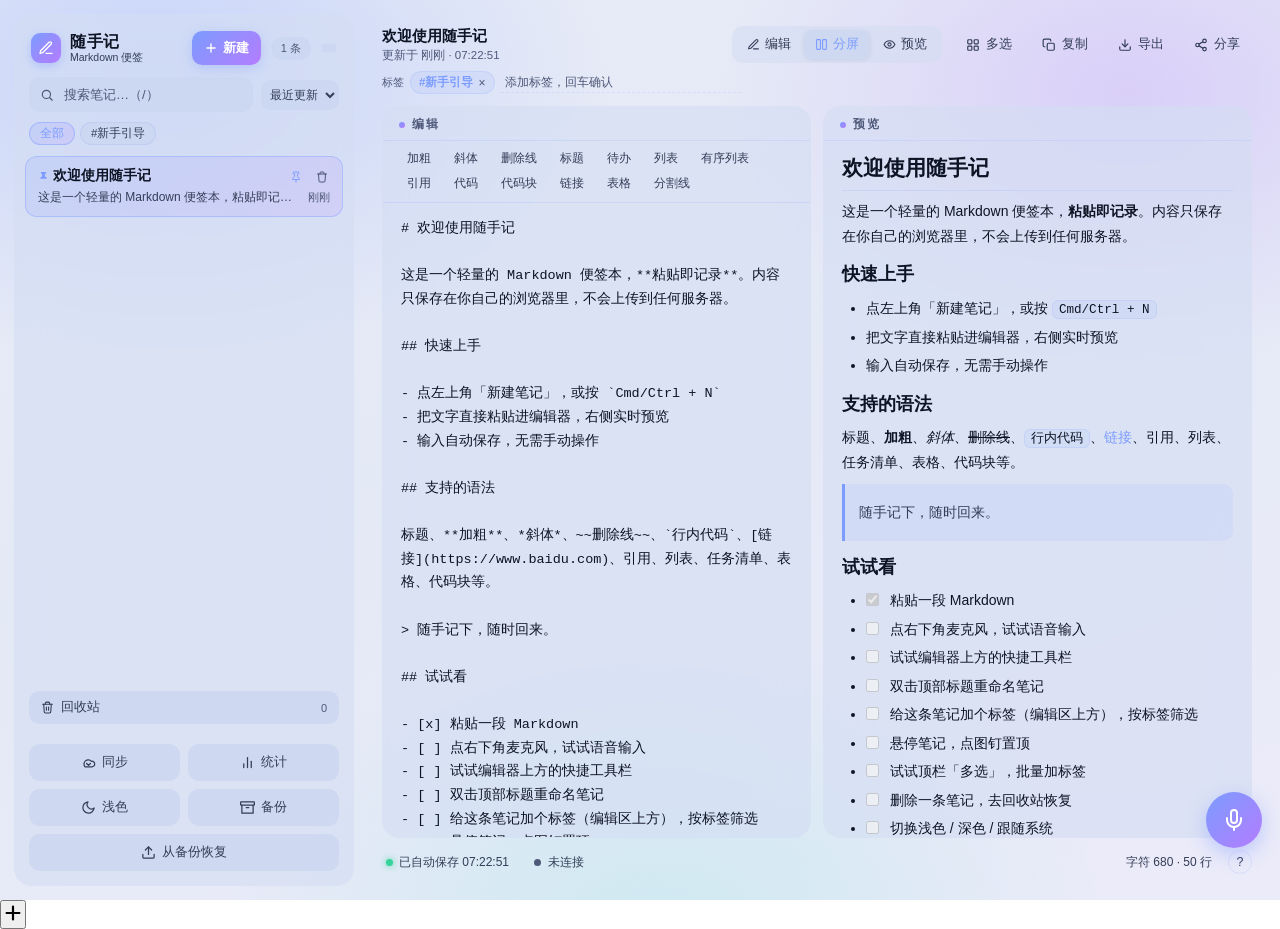
==== assets/note/index.html @ 26eb9fe1 "随手记内置为站点页面 #/note：换肤成站点夜色毛玻璃并 iframe 挂载（assets/note + note.js + marked 本地化），导航「万物归一」旧链接就地纠正为 #/note，" ====
<!DOCTYPE html>
<html lang="zh-CN" data-theme="light">
<head>
<meta charset="UTF-8">
<meta name="viewport" content="width=device-width, initial-scale=1.0, viewport-fit=cover">
<title>随手记 · 壹号栈</title>
<meta name="description" content="一个支持 Markdown 的轻量在线便签本：粘贴即记录、自动保存、多笔记管理，内容只存在你的浏览器中。">
<meta name="theme-color" content="#05060b">
<meta name="apple-mobile-web-app-capable" content="yes">
<meta name="apple-mobile-web-app-status-bar-style" content="default">
<meta property="og:title" content="随手记 · Markdown 便签">
<meta property="og:description" content="粘贴即记录，支持 Markdown 语法，自动保存，多笔记管理。">
<link rel="icon" href="data:image/svg+xml,%3Csvg xmlns='http://www.w3.org/2000/svg' viewBox='0 0 64 64'%3E%3Cdefs%3E%3ClinearGradient id='g' x1='0' y1='0' x2='1' y2='1'%3E%3Cstop offset='0' stop-color='%23ec4899'/%3E%3Cstop offset='1' stop-color='%23a855f7'/%3E%3C/linearGradient%3E%3C/defs%3E%3Crect width='64' height='64' rx='16' fill='url(%23g)'/%3E%3Cpath d='M19 45l3.5-13L40 14.5 49.5 24 32 41.5 19 45z' fill='%23fff'/%3E%3Cpath d='M37 18.5l9.5 9.5' stroke='%23ec4899' stroke-width='3' stroke-linecap='round'/%3E%3C/svg%3E">
<script src="../vendor/marked.min.js"></script>
<style>
*{box-sizing:border-box;margin:0;padding:0}
:root{--accent:#7c9cff;--accent2:#b47cff;--radius:18px}
[data-theme="light"]{
  --text:#0d1424;--muted:#333d57;--faint:#4e5878;
  --glass:rgba(211,221,243,.62);--glass-2:rgba(203,215,240,.78);
  --border:transparent;--border-2:rgba(124,156,255,.16);
  --shadow:none;
  --hover:rgba(124,156,255,.10);
  --code-bg:rgba(124,156,255,.09);
  --scroll:rgba(124,156,255,.40);
  --toast-bg:rgba(13,20,36,.92);
}
[data-theme="dark"]{
  --text:#eef1f8;--muted:#a7b0c4;--faint:#7b8496;
  --glass:rgba(124,156,255,.055);--glass-2:rgba(124,156,255,.088);
  --border:transparent;--border-2:rgba(124,156,255,.12);
  --shadow:none;
  --hover:rgba(124,156,255,.12);
  --code-bg:rgba(124,156,255,.08);
  --scroll:rgba(124,156,255,.35);
  --toast-bg:rgba(20,26,40,.96);
}
html,body{height:100%}
body{
  font-family:-apple-system,BlinkMacSystemFont,"PingFang SC","Hiragino Sans GB","Microsoft YaHei",sans-serif;
  color:var(--text);overflow:hidden;
  transition:color .3s;
}
.bg{position:fixed;inset:0;z-index:-1;overflow:hidden;
  background:
    radial-gradient(58% 52% at 12% 8%,rgba(124,156,255,.30),transparent 62%),
    radial-gradient(52% 48% at 88% 10%,rgba(180,124,255,.24),transparent 62%),
    radial-gradient(56% 56% at 52% 104%,rgba(79,227,208,.18),transparent 62%),
    linear-gradient(160deg,#e8ecf7,#e4e9f6 45%,#ecebf9);
  transition:background .3s;
}
[data-theme="dark"] .bg{
  background:
    radial-gradient(58% 52% at 12% 8%,rgba(124,156,255,.18),transparent 62%),
    radial-gradient(52% 48% at 88% 10%,rgba(180,124,255,.16),transparent 62%),
    radial-gradient(56% 56% at 52% 104%,rgba(79,227,208,.10),transparent 62%),
    linear-gradient(160deg,#05060b,#070912 45%,#0a0c15);
}
.app{display:grid;grid-template-columns:340px 1fr;gap:14px;height:100vh;padding:14px}
.glass{background:var(--glass);-webkit-backdrop-filter:blur(20px);backdrop-filter:blur(20px);border:1px solid var(--border);border-radius:var(--radius);box-shadow:var(--shadow)}

/* ---------- sidebar ---------- */
.sidebar{display:flex;flex-direction:column;min-height:0}
.sidebar-head{display:flex;align-items:center;gap:10px;padding:16px 16px 12px}
.logo{display:flex;align-items:center;gap:9px;flex:1;min-width:0}
.logo .ltext{display:flex;flex-direction:column;line-height:1.2;min-width:0}
.logo .lt{font-size:16px;font-weight:800;letter-spacing:.5px;white-space:nowrap}
.logo .sub{font-size:10.5px;color:var(--muted);font-weight:500;white-space:nowrap}
.cnt{flex:none;font-size:11px;color:var(--faint);background:var(--glass-2);border:1px solid var(--border);
  padding:3px 9px;border-radius:999px}
.ver{flex:none;font-size:10.5px;color:var(--faint);background:var(--glass-2);border:1px solid var(--border);
  padding:3px 7px;border-radius:999px}
.logo .badge{width:30px;height:30px;border-radius:9px;flex:none;display:grid;place-items:center;
  background:linear-gradient(135deg,var(--accent),var(--accent2));color:#fff;box-shadow:0 3px 10px rgba(124,156,255,.4)}
.btn-new{flex:none;display:flex;align-items:center;gap:5px;border:0;cursor:pointer;border-radius:10px;padding:8px 12px;
  font-size:13px;font-weight:600;color:#fff;background:linear-gradient(135deg,var(--accent),var(--accent2));
  box-shadow:0 3px 12px rgba(124,156,255,.35);transition:transform .15s,box-shadow .15s}
.btn-new:hover{transform:translateY(-1px);box-shadow:0 5px 16px rgba(124,156,255,.45)}
.btn-new:active{transform:translateY(0)}
.search-wrap{position:relative;display:flex;align-items:center;gap:8px;margin:0 14px 10px}
.search-wrap svg{position:absolute;left:11px;top:50%;transform:translateY(-50%);color:var(--faint);pointer-events:none}
.search-wrap input{flex:1;min-width:0;border:1px solid var(--border);background:var(--glass-2);border-radius:11px;padding:9px 12px 9px 34px;
  font-size:13px;color:var(--text);outline:0;transition:border-color .2s}
.search-wrap input::placeholder{color:var(--faint)}
.search-wrap input:focus{border-color:rgba(124,156,255,.5)}
.note-list{flex:1;min-height:0;overflow-y:auto;padding:2px 10px 10px;display:flex;flex-direction:column;gap:6px}
.note-list::-webkit-scrollbar,.md-body::-webkit-scrollbar,.editor::-webkit-scrollbar{width:8px}
.note-list::-webkit-scrollbar-thumb,.md-body::-webkit-scrollbar-thumb,.editor::-webkit-scrollbar-thumb{background:var(--scroll);border-radius:8px}
.note-item{position:relative;border:1px solid transparent;border-radius:12px;padding:10px 12px;cursor:pointer;transition:background .15s}
.note-item:hover{background:var(--hover)}
.note-item.active{background:linear-gradient(135deg,rgba(124,156,255,.16),rgba(180,124,255,.16));border-color:rgba(124,156,255,.38)}
.note-item .t{font-size:13.5px;font-weight:600;display:flex;align-items:center;gap:4px;padding-right:56px;min-width:0}
.note-item .tt{overflow:hidden;text-overflow:ellipsis;white-space:nowrap;flex:1;min-width:0}
.note-item .pm{color:var(--accent);flex:none}
.note-item .row{display:flex;align-items:center;gap:8px;margin-top:4px}
.note-item .s{font-size:12px;color:var(--muted);white-space:nowrap;overflow:hidden;text-overflow:ellipsis;flex:1}
.note-item .time{font-size:11px;color:var(--faint);flex:none}
.note-item .act{position:absolute;top:8px;width:24px;height:24px;border:0;border-radius:7px;cursor:pointer;
  display:grid;place-items:center;color:var(--faint);background:transparent;opacity:0;
  transition:opacity .15s,color .15s,background .15s}
.note-item:hover .act{opacity:1}
.note-item .act.pin{right:34px}
.note-item .act.del{right:8px}
.note-item .act.restore{right:34px}
.note-item .act.pin.on{opacity:1;color:var(--accent)}
.note-item .act:hover{background:rgba(124,156,255,.14);color:var(--accent)}
.note-item .act.del:hover{background:rgba(225,29,72,.12);color:#e11d48}
.note-item.trash .act{opacity:1}
.note-item.active .act{opacity:1}
.empty{padding:36px 0;text-align:center;color:var(--faint);font-size:13px}
.tag-filter{display:flex;gap:5px;flex-wrap:wrap;padding:0 14px 9px}
.tf-chip{border:1px solid var(--border-2);background:var(--glass-2);color:var(--muted);border-radius:999px;
  padding:3px 10px;font-size:11.5px;cursor:pointer;transition:all .15s;white-space:nowrap}
.tf-chip:hover{color:var(--accent)}
.tf-chip.on{background:linear-gradient(135deg,rgba(124,156,255,.18),rgba(180,124,255,.18));
  border-color:rgba(124,156,255,.45);color:var(--accent)}
.trash-entry{display:flex;align-items:center;gap:7px;margin:0 14px 10px;padding:7px 11px;border-radius:10px;
  border:1px solid var(--border);background:var(--glass-2);color:var(--muted);font-size:12.5px;cursor:pointer;
  transition:color .15s,border-color .15s}
.trash-entry:hover{color:var(--accent)}
.trash-entry.on{color:var(--accent);border-color:rgba(124,156,255,.45)}
.trash-entry svg{flex:none}
.t-count{margin-left:auto;font-size:11px;color:var(--faint)}
.t-empty{display:none;border:0;background:var(--hover);color:var(--muted);border-radius:7px;padding:3px 9px;
  font-size:11.5px;cursor:pointer;white-space:nowrap}
.t-empty:hover{color:#e11d48;background:rgba(225,29,72,.1)}
.trash-entry.on .t-empty{display:block}
.tag-row{display:none;align-items:center;gap:6px;flex-wrap:wrap;padding:8px 14px 0}
.tag-lbl{font-size:11px;color:var(--faint);flex:none}
.tag-chip{display:inline-flex;align-items:center;gap:4px;background:var(--hover);border:1px solid var(--border-2);
  color:var(--muted);border-radius:999px;padding:3px 8px;font-size:11.5px;white-space:nowrap}
.tag-chip b{font-weight:600;color:var(--accent)}
.tag-chip button{border:0;background:transparent;color:var(--faint);cursor:pointer;font-size:12px;line-height:1;padding:0 1px}
.tag-chip button:hover{color:var(--accent)}
.tag-input{flex:1;min-width:120px;max-width:240px;border:0;background:transparent;outline:0;font-size:12px;
  color:var(--text);padding:3px 4px;border-bottom:1px dashed var(--border-2)}
.tag-input::placeholder{color:var(--faint)}
.tag-input:focus{border-bottom-color:var(--accent)}
.md-toolbar{display:flex;gap:3px;flex-wrap:wrap;padding:6px 14px 8px;border-bottom:1px solid var(--border-2);flex:none}
.mt-btn{border:1px solid transparent;background:transparent;color:var(--muted);border-radius:7px;padding:4px 9px;
  font-size:12px;cursor:pointer;line-height:1;transition:background .15s,color .15s;white-space:nowrap}
.mt-btn:hover{background:var(--hover);color:var(--accent)}
.stat-summary{display:flex;gap:10px;flex-wrap:wrap;margin:14px 0 12px}
.stat-item{flex:1;min-width:70px;background:var(--glass);border:1px solid var(--border-2);border-radius:11px;
  padding:9px 10px;display:flex;flex-direction:column;align-items:center;gap:2px}
.stat-item b{font-size:16px;color:var(--accent);font-weight:700}
.stat-item span{font-size:11px;color:var(--muted)}
.stat-grid{display:flex;gap:4px;overflow-x:auto;padding-bottom:4px}
.sg-col{display:flex;flex-direction:column;gap:3px}
.sg-labels{padding-right:3px}
.sg-lb{width:13px;height:13px;font-size:9px;color:var(--faint);display:flex;align-items:center;justify-content:center}
.sg-week{font-size:10px;color:var(--faint);height:15px;text-align:center;white-space:nowrap;margin-bottom:1px}
.sg-cell{width:13px;height:13px;border-radius:3px;background:rgba(124,156,255,.07);cursor:default}
.sg-cell.l1{background:rgba(124,156,255,.22)}
.sg-cell.l2{background:rgba(124,156,255,.45)}
.sg-cell.l3{background:rgba(124,156,255,.7)}
.sg-cell.l4{background:linear-gradient(135deg,#7c9cff,#b47cff)}
.sg-cell.today{outline:1.5px solid var(--text);outline-offset:0}
.sg-cell.future{opacity:.25}
.mic-box{position:fixed;right:18px;bottom:52px;z-index:40;display:flex;flex-direction:column;align-items:flex-end;gap:8px}
.mic-tip{max-width:72vw;background:var(--toast-bg);color:#fff;font-size:12px;padding:6px 12px;border-radius:10px;
  opacity:0;transition:opacity .2s;pointer-events:none;text-align:right}
.mic-tip.show{opacity:1}
.mic-fab{width:56px;height:56px;border-radius:50%;border:0;cursor:pointer;display:grid;place-items:center;color:#fff;
  background:linear-gradient(135deg,var(--accent),var(--accent2));box-shadow:0 6px 20px rgba(124,156,255,.45);
  transition:transform .15s,box-shadow .15s}
.mic-fab:hover{transform:scale(1.05)}
.mic-fab:active{transform:scale(.96)}
.mic-fab.rec{animation:micpulse 1.4s ease-in-out infinite}
.mic-fab.busy{opacity:.85}
@keyframes micpulse{0%,100%{box-shadow:0 0 0 0 rgba(244,63,94,.55)}50%{box-shadow:0 0 0 14px rgba(244,63,94,0)}}
.mic-progress{width:170px;height:6px;border-radius:999px;background:rgba(124,156,255,.18);overflow:hidden;opacity:0;transition:opacity .2s}
.mic-progress.show{opacity:1}
.mic-progress i{display:block;height:100%;width:0%;border-radius:999px;background:linear-gradient(90deg,#7c9cff,#b47cff);transition:width .2s}
.batch-bar{display:none;align-items:center;gap:8px;padding:2px 14px 9px;font-size:12px;color:var(--muted)}
.batch-bar.show{display:flex}
.bb-btn{border:1px solid var(--border-2);background:var(--glass-2);color:var(--text);border-radius:8px;
  padding:4px 10px;font-size:12px;cursor:pointer;white-space:nowrap}
.bb-btn:hover{color:var(--accent);border-color:rgba(124,156,255,.45)}
.bb-btn.danger:hover{color:#e11d48;border-color:rgba(225,29,72,.4)}
.bb-count{margin-left:auto}
.batch-bar .bb-btn:first-child{margin-right:auto}
.batch-bar .bb-count{margin-left:0}
.note-item.batch{padding-left:38px}
.note-item .cb{position:absolute;left:12px;top:12px;width:16px;height:16px;border-radius:5px;
  border:1.5px solid var(--border-2);display:grid;place-items:center;color:#fff;background:transparent;transition:all .15s}
.note-item .cb.on{background:linear-gradient(135deg,var(--accent),var(--accent2));border-color:transparent}
.note-item .cb svg{opacity:0;width:10px;height:10px}
.note-item .cb.on svg{opacity:1}
.note-item.batch .act{display:none}
.pv-empty{height:100%;display:flex;flex-direction:column;align-items:center;justify-content:center;gap:10px;
  color:var(--faint);font-size:13px}
.pv-empty svg{opacity:.5}
.bt-input{width:100%;box-sizing:border-box;margin-top:12px;border:1px solid var(--border-2);background:var(--glass);
  border-radius:10px;padding:9px 12px;font-size:13px;color:var(--text);outline:0}
.bt-input:focus{border-color:rgba(124,156,255,.5)}
#btnBatch.on{background:var(--hover);color:var(--accent)}
@media (hover:none){
  .note-item .act{opacity:.9}
}
.note-item mark{background:rgba(124,156,255,.25);color:inherit;border-radius:3px;padding:0 1px}
.sort-sel{flex:none;border:1px solid var(--border);background:var(--glass-2);color:var(--muted);border-radius:9px;
  padding:6px 4px;font-size:12px;outline:0;cursor:pointer;max-width:92px}
@media print{
  .bg,.sidebar,.note-head,.tag-row,.md-toolbar,.status,.mic-box,.toast,.mask,.pane-label,.editor-pane{display:none!important}
  .app{display:block;height:auto;padding:0;gap:0}
  .main{display:block}
  .panes{display:block;padding:0;height:auto}
  .preview-pane{display:block!important;border:none;box-shadow:none;-webkit-backdrop-filter:none;backdrop-filter:none;background:none}
  .md-body{overflow:visible;padding:0}
  .md-body a{color:inherit}
  .md-body pre,.md-body blockquote,.md-body table{page-break-inside:avoid}
}
.sidebar-foot{display:grid;grid-template-columns:1fr 1fr;gap:8px;padding:10px 14px 14px}
.foot-btn{display:flex;align-items:center;justify-content:center;gap:6px;border:1px solid var(--border);
  background:var(--glass-2);color:var(--muted);border-radius:11px;padding:9px 6px;font-size:12.5px;cursor:pointer;
  transition:color .15s,background .15s;white-space:nowrap}
.foot-btn.full{grid-column:1/-1}
.foot-btn:hover{color:var(--accent);background:var(--hover)}
.foot-btn svg{flex:none}

/* ---------- main ---------- */
.main{display:flex;flex-direction:column;min-height:0;min-width:0}
.note-head{display:flex;align-items:center;gap:12px;padding:12px 14px 0}
.note-meta{flex:1;min-width:0}
.note-meta .nt{font-size:15px;font-weight:700;white-space:nowrap;overflow:hidden;text-overflow:ellipsis;flex:1;min-width:0}
.note-meta .nu{font-size:11.5px;color:var(--faint);margin-top:2px}
.nt-wrap{display:flex;align-items:center;gap:6px;min-width:0}
.nt-pen{flex:none;color:var(--faint);opacity:0;transition:opacity .15s,color .15s}
.nt-wrap:hover .nt-pen{opacity:1}
.nt-pen:hover{color:var(--accent)}
.nt-input{flex:1;min-width:0;border:1px solid rgba(124,156,255,.5);border-radius:8px;padding:3px 9px;font-size:15px;
  font-weight:700;color:var(--text);background:var(--glass-2);outline:0}
.seg{display:flex;background:var(--glass);border:1px solid var(--border);border-radius:11px;padding:3px;gap:2px;flex:none}
.seg button{border:0;background:transparent;color:var(--muted);border-radius:8px;padding:6px 11px;cursor:pointer;
  display:flex;align-items:center;gap:5px;font-size:12.5px;transition:background .15s,color .15s}
.seg button:hover{color:var(--accent)}
.seg button.on{background:var(--glass-2);color:var(--accent);box-shadow:0 1px 4px rgba(0,0,0,.08)}
.seg svg{flex:none}
.head-actions{display:flex;gap:6px;flex:none}
.iconbtn{height:34px;padding:0 11px;border-radius:11px;display:flex;align-items:center;gap:6px;color:var(--muted);
  background:transparent;border:1px solid transparent;cursor:pointer;font-size:12.5px;transition:background .15s,color .15s}
.iconbtn:hover{background:var(--hover);color:var(--accent)}
.iconbtn.danger:hover{color:#e11d48;background:rgba(225,29,72,.1)}
.iconbtn svg{flex:none}
.back-btn{display:none}
.panes{flex:1;min-height:0;display:grid;grid-template-columns:1fr 1fr;gap:12px;padding:12px 14px}
[data-view="edit"] .panes{grid-template-columns:1fr}
[data-view="edit"] .preview-pane,[data-view="preview"] .editor-pane{display:none}
.pane{display:flex;flex-direction:column;min-height:0;overflow:hidden}
.pane-label{display:flex;align-items:center;gap:7px;padding:10px 16px 8px;font-size:11.5px;font-weight:600;
  letter-spacing:2px;color:var(--faint);border-bottom:1px solid var(--border-2);flex:none}
.pane-label .g{width:6px;height:6px;border-radius:50%;background:linear-gradient(135deg,var(--accent),var(--accent2))}
.editor{flex:1;width:100%;border:0;outline:0;resize:none;background:transparent;color:var(--text);
  padding:14px 18px 18px;font:13.5px/1.75 ui-monospace,SFMono-Regular,Menlo,Consolas,"PingFang SC",monospace;overflow-y:auto}
.editor::placeholder{color:var(--faint)}
.md-body{flex:1;min-height:0;overflow-y:auto;padding:12px 18px 18px;font-size:14px;line-height:1.75;word-break:break-word}
.md-body h1,.md-body h2,.md-body h3,.md-body h4{line-height:1.4;margin:14px 0 8px;color:var(--text)}
.md-body h1{font-size:21px;padding-bottom:8px;border-bottom:1px solid var(--border-2)}
.md-body h2{font-size:18px}
.md-body h3{font-size:15.5px}
.md-body h1:first-child,.md-body h2:first-child{margin-top:0}
.md-body p{margin:7px 0}
.md-body a{color:var(--accent);text-decoration:none}
.md-body a:hover{text-decoration:underline}
.md-body code{background:var(--code-bg);border:1px solid var(--border-2);padding:1.5px 6px;border-radius:6px;font-size:.9em;
  font-family:ui-monospace,SFMono-Regular,Menlo,Consolas,monospace}
.md-body pre{background:var(--code-bg);border:1px solid var(--border-2);border-radius:12px;padding:14px 16px;overflow:auto;margin:10px 0}
.md-body pre code{background:transparent;border:0;padding:0;font-size:13px;line-height:1.6}
.md-body blockquote{border-left:3px solid var(--accent);background:var(--hover);border-radius:0 10px 10px 0;
  padding:9px 14px;margin:10px 0;color:var(--muted)}
.md-body ul,.md-body ol{margin:8px 0;padding-left:24px}
.md-body li{margin:4px 0}
.md-body table{border-collapse:collapse;width:100%;margin:12px 0;font-size:13px}
.md-body th,.md-body td{border:1px solid var(--border-2);padding:8px 12px;text-align:left}
.md-body th{background:var(--hover);font-weight:600}
.md-body tr:nth-child(2n) td{background:rgba(124,156,255,.04)}
.md-body hr{border:0;border-top:1px solid var(--border-2);margin:16px 0}
.md-body img{max-width:100%;border-radius:10px}
.md-body input[type="checkbox"]{accent-color:var(--accent);margin-right:7px;transform:translateY(1px)}
.status{display:flex;align-items:center;gap:16px;padding:0 14px 12px;font-size:12px;color:var(--muted);min-height:24px}
.status .save{margin-left:4px;display:flex;align-items:center;gap:6px}
.status .dot{width:7px;height:7px;border-radius:50%;background:#34d399;box-shadow:0 0 6px rgba(52,211,153,.8);flex:none}
.status .dot.busy{background:#fbbf24;box-shadow:0 0 6px rgba(79,227,208,.8)}
.status .stats{margin-left:auto}

/* ---------- toast / modal ---------- */
.toast{position:fixed;left:50%;bottom:34px;transform:translate(-50%,20px);background:var(--toast-bg);color:#fff;
  padding:10px 20px;border-radius:12px;font-size:13px;box-shadow:0 8px 30px rgba(0,0,0,.3);opacity:0;
  pointer-events:none;transition:opacity .25s,transform .25s;z-index:60;max-width:86vw}
.toast.show{opacity:1;transform:translate(-50%,0)}
.mask{position:fixed;inset:0;background:rgba(20,12,24,.45);-webkit-backdrop-filter:blur(4px);backdrop-filter:blur(4px);
  display:none;align-items:center;justify-content:center;z-index:50}
.mask.show{display:flex}
.dialog{width:min(380px,88vw);background:var(--glass-2);-webkit-backdrop-filter:blur(24px);backdrop-filter:blur(24px);
  border:1px solid var(--border);border-radius:18px;box-shadow:var(--shadow);padding:22px}
.dialog h3{font-size:15.5px;margin-bottom:8px}
.dialog p{font-size:13px;color:var(--muted);margin-bottom:18px;line-height:1.6}
.dialog .acts{display:flex;gap:10px;justify-content:flex-end}
.dialog button{border:0;border-radius:10px;padding:8px 16px;font-size:13px;cursor:pointer;font-weight:600}
.dialog .cancel{background:var(--hover);color:var(--text)}
.dialog .ok{background:linear-gradient(135deg,#f43f5e,#e11d48);color:#fff}

/* ---------- sync ---------- */
.sync-dialog .hint{font-size:12px;color:var(--faint);margin-top:2px;line-height:1.7}
.sync-dialog .fl{display:block;font-size:12.5px;font-weight:600;color:var(--muted);margin:16px 0 7px}
.sync-dialog .frow{display:flex;gap:8px}
.sync-dialog input[type="text"],.sync-dialog input[type="password"]{flex:1;border:1px solid var(--border-2);
  background:var(--glass);border-radius:10px;padding:9px 12px;font-size:13px;color:var(--text);outline:0;min-width:0}
.sync-dialog input:focus{border-color:rgba(124,156,255,.5)}
.sync-dialog .btn-accent{border:0;border-radius:10px;padding:0 16px;font-size:13px;font-weight:600;color:#fff;cursor:pointer;
  background:linear-gradient(135deg,var(--accent),var(--accent2));white-space:nowrap}
.sync-dialog .btn-accent:disabled{opacity:.6;cursor:default}
.sync-status{font-size:12px;color:var(--muted);margin-top:11px;line-height:1.8;word-break:break-all}
.sync-status .ok{color:#10b981}
.sync-status .err{color:#f43f5e}
.sync-status a{color:var(--accent)}
.auto-row{display:flex;align-items:center;justify-content:space-between;gap:10px;margin-top:16px;
  padding:11px 13px;border:1px solid var(--border-2);border-radius:11px;font-size:12.5px;color:var(--text)}
.auto-row input{width:16px;height:16px;accent-color:var(--accent);flex:none;cursor:pointer}
.cloud{display:flex;align-items:center;gap:7px;cursor:pointer;padding:2px 9px;border-radius:9px;
  font-size:12px;color:var(--muted);transition:background .15s}
.cloud:hover{background:var(--hover)}
.cloud .cdot{width:7px;height:7px;border-radius:50%;flex:none;background:var(--faint)}
.cloud.on .cdot{background:#34d399;box-shadow:0 0 6px rgba(52,211,153,.8)}
.cloud.busy .cdot{background:#fbbf24;box-shadow:0 0 6px rgba(79,227,208,.8)}
.cloud.busy svg{animation:spin 1.2s linear infinite}
@keyframes spin{to{transform:rotate(360deg)}}
.help-btn{width:24px;height:24px;border-radius:50%;border:1px solid var(--border-2);background:transparent;
  color:var(--muted);cursor:pointer;font-size:12.5px;display:grid;place-items:center;padding:0;flex:none;
  transition:color .15s,border-color .15s}
.help-btn:hover{color:var(--accent);border-color:rgba(124,156,255,.5)}
.help-dialog{width:min(470px,90vw)}
.help-body{max-height:52vh;overflow-y:auto;margin-top:10px;font-size:13px;line-height:1.85;
  color:var(--text);padding-right:4px}
.help-body h4{font-size:13.5px;margin:16px 0 6px;color:var(--accent)}
.help-body h4:first-child{margin-top:0}
.help-body ul{margin:0;padding-left:18px}
.help-body li{margin:4px 0}
.info-card{border:1px solid var(--border-2);border-radius:12px;padding:4px 12px;margin-top:11px;background:var(--glass)}
.ic-row{display:flex;align-items:center;gap:10px;padding:7px 0;border-bottom:1px dashed var(--border-2);font-size:12.5px}
.ic-row:last-child{border-bottom:0}
.ic-k{color:var(--faint);flex:none;width:64px}
.ic-v{color:var(--text);min-width:0;overflow:hidden;text-overflow:ellipsis;white-space:nowrap;
  display:flex;align-items:center;gap:8px}
.ic-v.mono{font-family:ui-monospace,SFMono-Regular,Menlo,Consolas,monospace}
.ic-v a{color:var(--accent);overflow:hidden;text-overflow:ellipsis;white-space:nowrap}
.mini{border:1px solid var(--border-2);background:transparent;color:var(--muted);border-radius:7px;
  padding:2px 9px;font-size:11px;cursor:pointer;flex:none;white-space:nowrap}
.mini:hover{color:var(--accent);border-color:rgba(124,156,255,.5)}
.ic-acts{display:flex;gap:8px;margin-top:11px}
.btn-ghost{border:1px solid var(--border-2);background:var(--glass);color:var(--text);border-radius:10px;
  padding:8px 14px;font-size:12.5px;font-weight:600;cursor:pointer}
.btn-ghost:hover{border-color:rgba(124,156,255,.5);color:var(--accent)}
.dialog button:disabled{opacity:.5;cursor:default}
.remote-list{max-height:38vh;overflow-y:auto;margin:12px 0 4px;display:flex;flex-direction:column;gap:6px}
.r-item{border:1px solid var(--border-2);border-radius:10px;padding:8px 12px}
.r-t{font-size:13px;font-weight:600;white-space:nowrap;overflow:hidden;text-overflow:ellipsis}
.r-s{font-size:11.5px;color:var(--muted);margin-top:2px}
@media (max-width:980px){
  .app{grid-template-columns:236px 1fr;gap:10px;padding:10px}
  .iconbtn span,.seg button span{display:none}
  .logo .sub{display:none}
}
@media (max-width:680px){
  /* 手机端：单页导航（列表页 ↔ 详情页），不再上下堆叠 */
  .app{display:block;height:100vh;height:100dvh;padding:0}
  body{overflow:hidden}
  .sidebar,.main{border-radius:0;border:none}
  /* 列表页：侧栏全屏 */
  .sidebar{position:fixed;inset:0;z-index:20;max-height:none;
    padding-bottom:env(safe-area-inset-bottom)}
  /* 详情页：主区全屏，默认隐藏 */
  .main{position:fixed;inset:0;z-index:21;display:none;padding-bottom:env(safe-area-inset-bottom)}
  body.detail .main{display:flex;animation:mobIn .22s ease}
  body.detail .sidebar{display:none}
  @keyframes mobIn{from{opacity:0;transform:translateX(20px)}to{opacity:1;transform:none}}
  /* 列表页头部 */
  .sidebar-head{padding:14px 14px 10px;gap:8px}
  .btn-new{display:none}
  .search-wrap{margin:0 12px 6px}
  .note-list{padding:2px 10px 6px}
  .note-item{padding:12px}
  .note-item .row{margin-top:5px}
  .tag-filter{padding:0 12px 8px}
  .trash-entry{margin:0 12px 8px;padding:8px 12px}
  .sidebar-foot{padding:8px 12px calc(10px + env(safe-area-inset-bottom));gap:6px}
  .foot-btn{padding:8px 4px;font-size:12px}
  .batch-bar{padding:2px 12px 8px}
  /* 详情页头部：返回键 + 标题一行，工具按钮一行 */
  .note-head{flex-wrap:wrap;gap:8px;padding:10px 12px 0}
  .back-btn{display:flex!important;order:1;flex:none}
  .note-meta{flex:1 1 calc(100% - 64px);order:2;min-width:0}
  .nt-wrap{max-width:100%}
  .seg{order:3}
  .head-actions{order:4;margin-left:auto;gap:2px}
  .iconbtn{height:34px;padding:0 9px}
  .tag-row{padding:8px 12px 0}
  .panes{padding:10px 12px;gap:8px;grid-template-columns:1fr;grid-template-rows:minmax(0,1fr) minmax(0,1fr)}
  [data-view="edit"] .panes,[data-view="preview"] .panes{grid-template-rows:minmax(0,1fr)}
  .pane-label{padding:8px 12px 6px}
  .editor{padding:12px 12px 16px}
  .md-body{padding:12px 12px 16px}
  .status{flex-wrap:wrap;gap:6px 14px;padding:0 12px calc(10px + env(safe-area-inset-bottom))}
  .stats{margin-left:auto}
  .help-btn{display:none}
  /* 悬浮按钮：列表页新建 +，详情页麦克风 */
  .mic-box{display:none}
  body.detail .mic-box{display:flex;right:12px;bottom:calc(14px + env(safe-area-inset-bottom))}
  .mic-fab{width:50px;height:50px}
  .mic-tip{max-width:78vw}
  .fab-new{position:fixed;right:16px;bottom:calc(24px + env(safe-area-inset-bottom));z-index:22;
    width:54px;height:54px;border-radius:50%;border:0;display:grid;place-items:center;color:#fff;
    background:linear-gradient(135deg,var(--accent),var(--accent2));box-shadow:0 6px 20px rgba(124,156,255,.45)}
  body.detail .fab-new{display:none}
}
</style>
</head>
<body>
<div class="bg"></div>
<noscript><p style="text-align:center;padding:40px;color:var(--text)">随手记需要启用 JavaScript 才能使用。</p></noscript>

<div class="app">
  <aside class="sidebar glass">
    <div class="sidebar-head">
      <div class="logo">
        <span class="badge"><svg width="16" height="16" viewBox="0 0 24 24" fill="none" stroke="currentColor" stroke-width="2" stroke-linecap="round" stroke-linejoin="round"><path d="M12 20h9"/><path d="M16.5 3.5a2.121 2.121 0 0 1 3 3L7 19l-4 1 1-4L16.5 3.5z"/></svg></span>
        <span class="ltext"><span class="lt">随手记</span><span class="sub">Markdown 便签</span></span>
      </div>
      <button class="btn-new" id="btnNew">
        <svg width="14" height="14" viewBox="0 0 24 24" fill="none" stroke="currentColor" stroke-width="2.4" stroke-linecap="round"><path d="M12 5v14M5 12h14"/></svg>
        新建
      </button>
      <span class="cnt" id="noteCount"></span>
      <span class="ver" id="verChip" title="当前版本"></span>
    </div>
    <div class="search-wrap">
      <svg width="14" height="14" viewBox="0 0 24 24" fill="none" stroke="currentColor" stroke-width="2" stroke-linecap="round"><circle cx="11" cy="11" r="7"/><path d="m21 21-4.3-4.3"/></svg>
      <input id="search" type="text" placeholder="搜索笔记…（/）" autocomplete="off">
      <select id="sortSel" class="sort-sel" title="排序方式">
        <option value="updated">最近更新</option>
        <option value="created">创建时间</option>
        <option value="title">标题</option>
      </select>
    </div>
    <div class="tag-filter" id="tagFilter"></div>
    <div class="batch-bar" id="batchBar">
      <button class="bb-btn" id="bbSelectAll">全选</button>
      <span class="bb-count" id="bbCount">已选 0 条</span>
      <button class="bb-btn" id="bbTag">加标签</button>
      <button class="bb-btn danger" id="bbDelete">删除</button>
      <button class="bb-btn" id="bbDone">完成</button>
    </div>
    <div class="note-list" id="noteList"></div>
    <div class="trash-entry" id="trashEntry" title="回收站">
      <svg width="13" height="13" viewBox="0 0 24 24" fill="none" stroke="currentColor" stroke-width="2" stroke-linecap="round" stroke-linejoin="round"><path d="M3 6h18"/><path d="M8 6V4a2 2 0 0 1 2-2h4a2 2 0 0 1 2 2v2"/><path d="M19 6l-1 14a2 2 0 0 1-2 2H8a2 2 0 0 1-2-2L5 6"/><path d="M10 11v6M14 11v6"/></svg>
      <span>回收站</span>
      <span class="t-count" id="trashCount">0</span>
      <button class="t-empty" id="btnEmptyTrash">清空</button>
    </div>
    <div class="sidebar-foot">
      <button class="foot-btn" id="btnSync" title="GitHub 云同步（Gist 存储）">
        <svg width="15" height="15" viewBox="0 0 24 24" fill="none" stroke="currentColor" stroke-width="2" stroke-linecap="round" stroke-linejoin="round"><path d="M17.5 19a4.5 4.5 0 1 0-.8-8.94A6 6 0 1 0 6.5 19h11z"/><path d="m15 13.5-3 3-3-3"/></svg>
        <span>同步</span>
      </button>
      <button class="foot-btn" id="btnStats" title="记录统计（每日写字量热力图）">
        <svg width="15" height="15" viewBox="0 0 24 24" fill="none" stroke="currentColor" stroke-width="2" stroke-linecap="round"><path d="M18 20V10"/><path d="M12 20V4"/><path d="M6 20v-6"/></svg>
        <span>统计</span>
      </button>
      <button class="foot-btn" id="btnTheme">
        <svg id="iconMoon" width="15" height="15" viewBox="0 0 24 24" fill="none" stroke="currentColor" stroke-width="2" stroke-linecap="round" stroke-linejoin="round"><path d="M21 12.8A9 9 0 1 1 11.2 3a7 7 0 0 0 9.8 9.8z"/></svg>
        <svg id="iconSun" width="15" height="15" viewBox="0 0 24 24" fill="none" stroke="currentColor" stroke-width="2" stroke-linecap="round"><circle cx="12" cy="12" r="4"/><path d="M12 2v2M12 20v2M4.9 4.9l1.4 1.4M17.7 17.7l1.4 1.4M2 12h2M20 12h2M4.9 19.1l1.4-1.4M17.7 6.3l1.4-1.4"/></svg>
        <span id="themeLabel">暗黑</span>
      </button>
      <button class="foot-btn" id="btnBackup" title="导出完整备份（JSON，含回收站与全部数据）">
        <svg width="15" height="15" viewBox="0 0 24 24" fill="none" stroke="currentColor" stroke-width="2" stroke-linecap="round" stroke-linejoin="round"><polyline points="21 8 21 21 3 21 3 8"/><rect x="1" y="3" width="22" height="5" rx="1"/><line x1="10" y1="12" x2="14" y2="12"/></svg>
        <span>备份</span>
      </button>
      <button class="foot-btn full" id="btnRestore" title="从备份文件恢复（按更新时间合并，不丢失数据）">
        <svg width="15" height="15" viewBox="0 0 24 24" fill="none" stroke="currentColor" stroke-width="2" stroke-linecap="round" stroke-linejoin="round"><path d="M21 15v4a2 2 0 0 1-2 2H5a2 2 0 0 1-2-2v-4"/><polyline points="17 8 12 3 7 8"/><line x1="12" y1="3" x2="12" y2="15"/></svg>
        <span>从备份恢复</span>
      </button>
    </div>
  </aside>

  <main class="main" id="main" data-view="split">
    <header class="note-head">
      <button class="iconbtn back-btn" id="btnBack" title="返回列表">
        <svg width="18" height="18" viewBox="0 0 24 24" fill="none" stroke="currentColor" stroke-width="2" stroke-linecap="round" stroke-linejoin="round"><path d="M19 12H5"/><path d="m12 19-7-7 7-7"/></svg>
      </button>
      <div class="note-meta">
        <div class="nt-wrap" id="titleWrap" title="双击重命名">
          <div class="nt" id="headTitle">未命名笔记</div>
          <input class="nt-input" id="titleInput" type="text" maxlength="40" style="display:none" autocomplete="off">
          <svg class="nt-pen" width="13" height="13" viewBox="0 0 24 24" fill="none" stroke="currentColor" stroke-width="2" stroke-linecap="round" stroke-linejoin="round"><path d="M12 20h9"/><path d="M16.5 3.5a2.121 2.121 0 0 1 3 3L7 19l-4 1 1-4L16.5 3.5z"/></svg>
        </div>
        <div class="nu" id="headTime"></div>
      </div>
      <div class="seg" id="seg">
        <button data-v="edit"><svg width="13" height="13" viewBox="0 0 24 24" fill="none" stroke="currentColor" stroke-width="2" stroke-linecap="round" stroke-linejoin="round"><path d="M12 20h9"/><path d="M16.5 3.5a2.121 2.121 0 0 1 3 3L7 19l-4 1 1-4L16.5 3.5z"/></svg><span>编辑</span></button>
        <button data-v="split" class="on"><svg width="13" height="13" viewBox="0 0 24 24" fill="none" stroke="currentColor" stroke-width="2" stroke-linecap="round"><rect x="3" y="3" width="7" height="18" rx="1.5"/><rect x="14" y="3" width="7" height="18" rx="1.5"/></svg><span>分屏</span></button>
        <button data-v="preview"><svg width="13" height="13" viewBox="0 0 24 24" fill="none" stroke="currentColor" stroke-width="2" stroke-linecap="round" stroke-linejoin="round"><path d="M2 12s3.5-7 10-7 10 7 10 7-3.5 7-10 7-10-7-10-7z"/><circle cx="12" cy="12" r="3"/></svg><span>预览</span></button>
      </div>
      <div class="head-actions">
        <button class="iconbtn" id="btnBatch" title="多选：批量加标签 / 批量删除">
          <svg width="14" height="14" viewBox="0 0 24 24" fill="none" stroke="currentColor" stroke-width="2" stroke-linecap="round" stroke-linejoin="round"><rect x="3" y="3" width="7" height="7" rx="1.5"/><rect x="14" y="3" width="7" height="7" rx="1.5"/><rect x="3" y="14" width="7" height="7" rx="1.5"/><rect x="14" y="14" width="7" height="7" rx="1.5"/></svg>
          <span>多选</span>
        </button>
        <button class="iconbtn" id="btnCopy" title="复制 Markdown 原文">
          <svg width="14" height="14" viewBox="0 0 24 24" fill="none" stroke="currentColor" stroke-width="2" stroke-linecap="round" stroke-linejoin="round"><rect x="9" y="9" width="12" height="12" rx="2"/><path d="M5 15H4a2 2 0 0 1-2-2V4a2 2 0 0 1 2-2h9a2 2 0 0 1 2 2v1"/></svg>
          <span>复制</span>
        </button>
        <button class="iconbtn" id="btnExport" title="导出当前笔记为 .md 文件">
          <svg width="14" height="14" viewBox="0 0 24 24" fill="none" stroke="currentColor" stroke-width="2" stroke-linecap="round" stroke-linejoin="round"><path d="M21 15v4a2 2 0 0 1-2 2H5a2 2 0 0 1-2-2v-4"/><path d="m7 10 5 5 5-5"/><path d="M12 15V3"/></svg>
          <span>导出</span>
        </button>
        <button class="iconbtn" id="btnShare" title="分享当前笔记">
          <svg width="14" height="14" viewBox="0 0 24 24" fill="none" stroke="currentColor" stroke-width="2" stroke-linecap="round" stroke-linejoin="round"><circle cx="18" cy="5" r="3"/><circle cx="6" cy="12" r="3"/><circle cx="18" cy="19" r="3"/><line x1="8.6" y1="13.5" x2="15.4" y2="17.5"/><line x1="15.4" y1="6.5" x2="8.6" y2="10.5"/></svg>
          <span>分享</span>
        </button>
      </div>
    </header>

    <div class="tag-row" id="tagRow">
      <span class="tag-lbl">标签</span>
      <span class="tag-chips" id="tagChips"></span>
      <input class="tag-input" id="tagInput" type="text" placeholder="添加标签，回车确认" autocomplete="off">
    </div>

    <div class="panes">
      <section class="pane glass">
        <div class="pane-label"><span class="g"></span>编辑</div>
        <div class="md-toolbar" id="mdToolbar"></div>
        <textarea class="editor" id="editor" placeholder="在这里粘贴或输入内容，支持 Markdown 语法，自动保存…" spellcheck="false"></textarea>
      </section>
      <section class="pane glass">
        <div class="pane-label"><span class="g"></span>预览</div>
        <article class="md-body" id="preview"></article>
      </section>
    </div>

    <footer class="status">
      <div class="save"><span class="dot" id="saveDot"></span><span id="saveText">就绪</span></div>
      <div class="cloud" id="cloud" title="GitHub 云同步设置"><span class="cdot"></span><span id="cloudText">未连接</span></div>
      <div class="stats" id="stats"></div>
      <button class="help-btn" id="btnHelp" title="使用帮助">?</button>
    </footer>
  </main>
</div>

<div class="mask" id="mask">
  <div class="dialog">
    <h3 id="dlgTitle">删除笔记</h3>
    <p id="dialogMsg">确定要删除这条笔记吗？删除后无法恢复。</p>
    <div class="acts">
      <button class="cancel" id="dlgCancel">取消</button>
      <button class="ok" id="dlgOk">删除</button>
    </div>
  </div>
</div>

<div class="mask" id="syncMask">
  <div class="dialog sync-dialog">
    <h3>GitHub 云同步</h3>
    <p class="hint">全部笔记存进你自己的一个<strong>私有 Gist</strong>。换设备或换域名时，用同一个 token 连接会自动找回原 Gist，数据不经过其他服务器。</p>
    <label class="fl" for="syncToken">Personal Access Token</label>
    <div class="frow">
      <input type="password" id="syncToken" placeholder="ghp_…（classic token，勾选 gist 权限）" autocomplete="off">
      <button class="btn-accent" id="syncConnect">连接</button>
    </div>
    <label class="fl" for="syncApi">API 地址（可选）</label>
    <input type="text" id="syncApi" placeholder="https://api.github.com（默认）" autocomplete="off" style="width:100%">
    <p class="hint" style="margin-top:6px">国内网络连不上 GitHub API 时，可在你的服务器配反向代理，这里填代理地址（如 https://xin.ee.cd/github-api/）。</p>
    <div class="sync-status" id="syncStatus"></div>
    <div class="auto-row"><span>自动同步（打开页面自动拉取，保存后自动推送）</span><input type="checkbox" id="syncAuto" checked></div>
    <div class="acts" style="margin-top:18px">
      <button class="cancel" id="syncClose">关闭</button>
      <button class="cancel" id="syncDisconnect" style="display:none">断开连接</button>
    </div>
  </div>
</div>

<div class="mask" id="remoteMask">
  <div class="dialog sync-dialog">
    <h3>远端数据（Gist）</h3>
    <div class="sync-status" id="remoteInfo" style="margin-top:8px">正在读取…</div>
    <div class="remote-list" id="remoteList"></div>
    <div class="acts" style="margin-top:14px">
      <button class="cancel" id="remoteGist">打开 Gist 页面</button>
      <button class="cancel" id="remoteRaw">查看原始 JSON</button>
      <button class="btn-accent" id="remoteClose">关闭</button>
    </div>
  </div>
</div>

<div class="mask" id="helpMask">
  <div class="dialog help-dialog">
    <h3>使用帮助</h3>
    <div class="help-body">
      <h4>快速开始</h4>
      <ul>
        <li><b>新建笔记</b>：左上角「新建」，或按 Cmd/Ctrl + N</li>
        <li><b>粘贴即记</b>：把内容直接粘进编辑器，右侧实时渲染 Markdown；粘贴较长内容时会提示一键新建笔记</li>
        <li><b>快捷工具栏</b>：编辑器上方一键插入格式；电脑端还有删除线、有序列表、代码块、表格、分割线</li>
        <li><b>格式快捷键</b>：编辑区聚焦时 Cmd/Ctrl+B 加粗、I 斜体、K 链接、Shift+X 删除线</li>
        <li><b>语音输入</b>：右下角麦克风按钮，点击开始录音，识别文字插入笔记；优先用系统识别，不可用时自动切换离线引擎（首次加载约 30MB，之后秒开）</li>
        <li><b>自动保存</b>：输入自动保存到浏览器本地，无需手动操作</li>
      </ul>
      <h4>视图与快捷键</h4>
      <ul>
        <li>「编辑 / 分屏 / 预览」三种视图随时切换（Cmd/Ctrl + 1 / 2 / 3）</li>
        <li>/ 键：快速聚焦搜索；Esc：关闭所有弹窗</li>
        <li>Cmd/Ctrl + S：立即保存并推送到云端；Tab 键：插入缩进</li>
        <li><b>列表导航</b>：非输入状态下 ↑ / ↓ 切换笔记，Home / End 跳到首 / 尾笔记</li>
        <li><b>编辑区</b>：F2 重命名、Cmd/Ctrl+Shift+D 删除当前笔记（有确认）、Cmd/Ctrl+Shift+A 开关多选</li>
        <li><b>重命名</b>：双击顶部标题（或点铅笔图标）改名，回车保存；清空标题则恢复自动标题（取正文第一行）</li>
      </ul>
      <h4>整理与恢复</h4>
      <ul>
        <li><b>置顶</b>：悬停笔记出现图钉，点击置顶，重要笔记排最前</li>
        <li><b>标签</b>：编辑区上方输入标签（如工作），回车添加；侧栏标签支持<b>多选</b>筛选，搜索框右侧可切换排序（最近更新 / 创建时间 / 标题）</li>
        <li><b>回收站</b>：删除的笔记进入侧栏「回收站」，可恢复、彻底删除或一键清空</li>
        <li><b>批量</b>：顶栏「多选」勾选多条笔记，可批量加标签或批量移入回收站</li>
        <li><b>备份与恢复</b>：左下角「备份」导出完整 JSON；「从备份恢复」选择备份文件，按更新时间合并导入，不丢数据</li>
      </ul>
      <h4>GitHub 云同步</h4>
      <ul>
        <li>点侧边栏「同步」或底部云朵图标，粘贴 token 连接</li>
        <li>全部笔记存进你自己的<b>私有 Gist</b>，自动同步；换设备、换域名用同一 token 连接即可找回原数据</li>
        <li>Gist 地址、最近同步时间、远端数据查看都在同步面板里</li>
      </ul>
      <h4>数据查看与备份</h4>
      <ul>
        <li><b>云端</b>：同步面板 → Gist 地址（GitHub 网页）或「查看远端数据」（页内浏览）</li>
        <li><b>分享与打印</b>：顶栏「分享」调起手机系统分享（电脑端为复制）；Cmd/Ctrl + P 直接打印当前笔记</li>
        <li><b>统计</b>：左下角「统计」查看近 12 周每日写字量热力图、总字数与连续记录天数</li>
        <li><b>本地</b>：右上角导出当前笔记 .md；左下角「备份」导出完整 JSON（含回收站与全部数据）；复制按钮可取 Markdown 原文</li>
      </ul>
      <h4>数据安全提示</h4>
      <ul>
        <li>数据只存在你浏览器本地和你的私有 Gist，不经过任何第三方服务器</li>
        <li>换浏览器或清缓存前，建议先点左下角「备份」留一份完整数据</li>
      </ul>
    </div>
    <p class="hint" id="helpVersion" style="margin-top:16px;text-align:right;color:var(--faint)"></p>
    <div class="acts" style="margin-top:14px"><button class="cancel" id="helpClose">关闭</button></div>
  </div>
</div>

<div class="mask" id="pasteMask">
  <div class="dialog sync-dialog">
    <h3>检测到较长内容</h3>
    <p class="hint" id="pasteInfo" style="margin-top:6px"></p>
    <div class="acts" style="margin-top:18px">
      <button class="btn-accent" id="pasteNew">新建笔记</button>
      <button class="cancel" id="pasteHere">粘贴到当前</button>
      <button class="cancel" id="pasteCancel">取消</button>
    </div>
  </div>
</div>

<div class="mask" id="statsMask">
  <div class="dialog sync-dialog">
    <h3>记录统计</h3>
    <div class="stat-summary" id="statSummary"></div>
    <div class="stat-grid" id="statGrid"></div>
    <p class="hint" style="margin-top:12px">按每条笔记最后更新时间统计当日写字量（不含回收站），颜色越深写越多。</p>
    <div class="acts" style="margin-top:14px"><button class="btn-accent" id="statsClose">关闭</button></div>
  </div>
</div>

<input type="file" id="importFile" accept=".json,application/json" style="display:none">

<div class="mic-box" id="micBox">
  <div class="mic-progress" id="micProgress"><i></i></div>
  <div class="mic-tip" id="micTip"></div>
  <button class="mic-fab" id="micBtn" title="语音输入">
    <svg width="24" height="24" viewBox="0 0 24 24" fill="none" stroke="currentColor" stroke-width="2" stroke-linecap="round" stroke-linejoin="round"><path d="M12 2a3 3 0 0 0-3 3v7a3 3 0 0 0 6 0V5a3 3 0 0 0-3-3z"/><path d="M19 10v2a7 7 0 0 1-14 0v-2"/><line x1="12" y1="19" x2="12" y2="22"/></svg>
  </button>
</div>

<button class="fab-new" id="fabNew" title="新建笔记">
  <svg width="22" height="22" viewBox="0 0 24 24" fill="none" stroke="currentColor" stroke-width="2.4" stroke-linecap="round"><path d="M12 5v14M5 12h14"/></svg>
</button>

<div class="mask" id="tagBatchMask">
  <div class="dialog sync-dialog">
    <h3>批量加标签</h3>
    <input class="bt-input" id="tagBatchInput" type="text" placeholder="输入标签名，回车确认" maxlength="20" autocomplete="off">
    <p class="hint" id="tagBatchInfo" style="margin-top:8px"></p>
    <div class="acts" style="margin-top:16px">
      <button class="cancel" id="tagBatchCancel">取消</button>
      <button class="btn-accent" id="tagBatchOk">添加</button>
    </div>
  </div>
</div>

<div class="toast" id="toast"></div>

<script>
(function () {
  'use strict';

  var STORE = 'ssj.notes.v2', THEME = 'ssj.theme.v1', ACTIVE = 'ssj.active.v1', SORT = 'ssj.sort.v1';
  var $ = function (s) { return document.querySelector(s); };
  var notes = [], activeId = null;
  var saveTimer = null, renderTimer = null, listTimer = null, toastTimer = null, pushTimer = null;
  var query = '', view = window.innerWidth < 900 ? 'edit' : 'split';
  var listView = 'notes', activeTags = {}, pendingAction = null, pendingPaste = null;
  var batchMode = false, selIds = {}, tipTimer = null;

  function esc(s) {
    return String(s).replace(/&/g, '&amp;').replace(/</g, '&lt;').replace(/>/g, '&gt;').replace(/"/g, '&quot;');
  }
  function safeHref(h) {
    h = (h || '').trim();
    if (/^(javascript|data|vbscript):/i.test(h)) return '#';
    return esc(h);
  }

  if (window.marked) {
    try {
      var renderer = new marked.Renderer();
      renderer.html = function (tok) {
        var t = (tok && typeof tok === 'object') ? (tok.text !== undefined ? tok.text : '') : tok;
        return esc(t);
      };
      renderer.link = function (a, b, c) {
        var href, title, inner = '';
        if (a && typeof a === 'object') {
          href = a.href; title = a.title;
          if (a.tokens && this.parser && this.parser.parseInline) inner = this.parser.parseInline(a.tokens);
        } else { href = a; title = b; inner = c; }
        var t = title ? ' title="' + esc(title) + '"' : '';
        return '<a href="' + safeHref(href) + '" target="_blank" rel="noopener noreferrer"' + t + '>' + inner + '</a>';
      };
      marked.use({ renderer: renderer });
      marked.setOptions({ gfm: true, breaks: true });
    } catch (e) { window.marked = null; }
  }
  function renderMd(src) {
    if (window.marked) { try { return marked.parse(src); } catch (e) { /* fall through */ } }
    return esc(src).replace(/\n/g, '<br>');
  }

  /* ---------- storage ---------- */
  function loadNotes() {
    try {
      var raw = localStorage.getItem(STORE);
      if (!raw) return null;
      var a = JSON.parse(raw);
      return Array.isArray(a) ? normalizeNotes(a) : null;
    } catch (e) { return null; }
  }
  function persistNotes() {
    try { localStorage.setItem(STORE, JSON.stringify(notes)); }
    catch (e) { toast('保存失败：浏览器存储被禁用（如无痕模式）'); }
  }
  function readActive() { try { return localStorage.getItem(ACTIVE); } catch (e) { return null; } }
  function writeActive(id) { try { localStorage.setItem(ACTIVE, id || ''); } catch (e) {} }
  function readTheme() { try { return localStorage.getItem(THEME); } catch (e) { return null; } }
  function writeTheme(t) { try { localStorage.setItem(THEME, t); } catch (e) {} }

  /* ---------- helpers ---------- */
  function uid() { return Date.now().toString(36) + Math.random().toString(36).slice(2, 8); }
  function pad(n) { return n < 10 ? '0' + n : '' + n; }
  function relTime(ts) {
    var d = Date.now() - ts;
    if (d < 60e3) return '刚刚';
    if (d < 3600e3) return Math.floor(d / 60e3) + ' 分钟前';
    if (d < 86400e3) return Math.floor(d / 3600e3) + ' 小时前';
    if (d < 7 * 86400e3) return Math.floor(d / 86400e3) + ' 天前';
    var dt = new Date(ts);
    return dt.getFullYear() + '-' + pad(dt.getMonth() + 1) + '-' + pad(dt.getDate());
  }
  function clock(ts) {
    var d = new Date(ts);
    return pad(d.getHours()) + ':' + pad(d.getMinutes()) + ':' + pad(d.getSeconds());
  }
  function autoTitle(content) {
    var line = (content || '').split('\n').filter(function (l) { return l.trim() && l.trim().indexOf('```') !== 0; })[0];
    if (!line) return '未命名笔记';
    var t = line.replace(/^#{1,6}\s+/, '').replace(/^[-*+]\s+/, '').replace(/^\d+[.)]\s*/, '')
      .replace(/[`*_~>#\[\]]/g, '').trim();
    return (t || '未命名笔记').slice(0, 24);
  }
  function snippetOf(content, title) {
    var c = (content || '').replace(/^#{1,6}\s*/gm, '').replace(/[`*_~>#\[\]]/g, '')
      .replace(/\s+/g, ' ').trim();
    if (title && c.indexOf(title) === 0) c = c.slice(title.length).trim();
    return c ? c.slice(0, 56) : '空白笔记';
  }
  function hl(text, q) {
    if (!q) return esc(text);
    var escT = esc(text);
    var escQ = q.replace(/[.*+?^${}()|[\]\\]/g, '\\$&');
    return escT.replace(new RegExp('(' + escQ + ')', 'gi'), '<mark>$1</mark>');
  }
  function activeNote() {
    for (var i = 0; i < notes.length; i++) if (notes[i].id === activeId && !notes[i].deletedAt) return notes[i];
    return activeNotes()[0] || null;
  }
  function statsOf(content) {
    var chars = (content || '').replace(/\s/g, '').length;
    var lines = content ? content.split('\n').length : 0;
    return '字符 ' + chars.toLocaleString() + ' · ' + lines + ' 行';
  }

  /* ---------- notes model ---------- */
  function byId(id) {
    for (var i = 0; i < notes.length; i++) if (notes[i].id === id) return notes[i];
    return null;
  }
  function normalizeNotes(arr) {
    return (arr || []).map(function (n) {
      n = n || {};
      return {
        id: n.id || uid(),
        title: n.title || '未命名笔记',
        content: n.content || '',
        createdAt: typeof n.createdAt === 'number' ? n.createdAt : Date.now(),
        updatedAt: typeof n.updatedAt === 'number' ? n.updatedAt : Date.now(),
        pinned: !!n.pinned,
        customTitle: !!n.customTitle,
        tags: Array.isArray(n.tags) ? n.tags.filter(function (t) { return typeof t === 'string' && t.trim(); }) : [],
        deletedAt: typeof n.deletedAt === 'number' ? n.deletedAt : null
      };
    });
  }
  function sortNotes(a, b) {
    var pa = a.pinned ? 1 : 0, pb = b.pinned ? 1 : 0;
    if (pa !== pb) return pb - pa;
    var sort = readSort();
    if (sort === 'created') return (b.createdAt || 0) - (a.createdAt || 0);
    if (sort === 'title') return (a.title || '').localeCompare(b.title || '', 'zh');
    return (b.updatedAt || 0) - (a.updatedAt || 0);
  }
  function readSort() {
    var v = null;
    try { v = localStorage.getItem(SORT); } catch (e) {}
    return (v === 'created' || v === 'title' || v === 'updated') ? v : 'updated';
  }
  function writeSort(v) { try { localStorage.setItem(SORT, v); } catch (e) {} }
  function activeNotes() { return notes.filter(function (n) { return !n.deletedAt; }).sort(sortNotes); }
  function trashNotes() { return notes.filter(function (n) { return n.deletedAt; }).sort(function (a, b) { return (b.deletedAt || 0) - (a.deletedAt || 0); }); }
  function commitChange() { persistNotes(); schedulePush(); }
  function schedulePush() {
    var cfg = loadSync();
    if (cfg && cfg.token && cfg.gistId && cfg.auto !== false) {
      clearTimeout(pushTimer);
      pushTimer = setTimeout(function () { pushNow().catch(function () {}); }, 2500);
    }
  }

  /* ---------- svg icons ---------- */
  var SVG_PIN = '<svg width="12" height="12" viewBox="0 0 24 24" fill="none" stroke="currentColor" stroke-width="2" stroke-linecap="round" stroke-linejoin="round"><path d="M12 17v5"/><path d="M9 10.76a2 2 0 0 1-1.11 1.79l-1.78.9A2 2 0 0 0 5 15.24V16a1 1 0 0 0 1 1h12a1 1 0 0 0 1-1v-.76a2 2 0 0 0-1.11-1.79l-1.78-.9A2 2 0 0 1 15 10.76V6h1a2 2 0 0 0 0-4H8a2 2 0 0 0 0 4h1z"/></svg>';
  var SVG_PIN_MARK = '<svg class="pm" width="11" height="11" viewBox="0 0 24 24" fill="currentColor"><path d="M12 17v5"/><path d="M9 10.76a2 2 0 0 1-1.11 1.79l-1.78.9A2 2 0 0 0 5 15.24V16a1 1 0 0 0 1 1h12a1 1 0 0 0 1-1v-.76a2 2 0 0 0-1.11-1.79l-1.78-.9A2 2 0 0 1 15 10.76V6h1a2 2 0 0 0 0-4H8a2 2 0 0 0 0 4h1z"/></svg>';
  var SVG_TRASH = '<svg width="12" height="12" viewBox="0 0 24 24" fill="none" stroke="currentColor" stroke-width="2" stroke-linecap="round" stroke-linejoin="round"><path d="M3 6h18"/><path d="M8 6V4a2 2 0 0 1 2-2h4a2 2 0 0 1 2 2v2"/><path d="M19 6l-1 14a2 2 0 0 1-2 2H8a2 2 0 0 1-2-2L5 6"/></svg>';
  var SVG_ROTATE = '<svg width="12" height="12" viewBox="0 0 24 24" fill="none" stroke="currentColor" stroke-width="2" stroke-linecap="round" stroke-linejoin="round"><path d="M1 4v6h6"/><path d="M3.51 15a9 9 0 1 0 2.13-9.36L1 10"/></svg>';

  /* ---------- toast ---------- */
  function toast(msg) {
    var el = $('#toast');
    el.textContent = msg;
    el.classList.add('show');
    clearTimeout(toastTimer);
    toastTimer = setTimeout(function () { el.classList.remove('show'); }, 1800);
  }

  /* ---------- render ---------- */
  function renderList() {
    var list = $('#noteList');
    var q = query.trim().toLowerCase();
    var items = listView === 'trash' ? trashNotes() : activeNotes();
    $('#noteCount').textContent = items.length + ' 条';
    if (listView !== 'trash' && q) {
      items = items.filter(function (n) {
        return (n.title + ' ' + n.content + ' ' + (n.tags || []).join(' ')).toLowerCase().indexOf(q) !== -1;
      });
    }
    var tagKeys = Object.keys(activeTags);
    if (listView !== 'trash' && tagKeys.length) {
      items = items.filter(function (n) {
        return tagKeys.every(function (tg) { return (n.tags || []).indexOf(tg) !== -1; });
      });
    }
    list.innerHTML = '';
    if (!items.length) {
      var d = document.createElement('div');
      d.className = 'empty';
      d.textContent = listView === 'trash' ? '回收站是空的' : (notes.length ? '没有匹配的笔记' : '还没有笔记');
      list.appendChild(d);
    } else {
      var frag = document.createDocumentFragment();
      items.forEach(function (n) {
        var it = document.createElement('div');
        it.className = 'note-item' + (n.id === activeId ? ' active' : '') + (listView === 'trash' ? ' trash' : '') + (batchMode ? ' batch' : '');
        it.dataset.id = n.id;
        if (batchMode) {
          var cb = document.createElement('span');
          cb.className = 'cb' + (selIds[n.id] ? ' on' : '');
          cb.innerHTML = '<svg viewBox="0 0 24 24" fill="none" stroke="currentColor" stroke-width="3.5" stroke-linecap="round" stroke-linejoin="round"><polyline points="20 6 9 17 4 12"/></svg>';
          it.appendChild(cb);
        }
        var t = document.createElement('div'); t.className = 't';
        if (n.pinned) t.innerHTML = SVG_PIN_MARK;
        var tt = document.createElement('span'); tt.className = 'tt';
        if (q) tt.innerHTML = hl(n.title, q); else tt.textContent = n.title;
        t.appendChild(tt);
        var row = document.createElement('div'); row.className = 'row';
        var s = document.createElement('span'); s.className = 's';
        if (q) s.innerHTML = hl(snippetOf(n.content, n.title), q); else s.textContent = snippetOf(n.content, n.title);
        var ts = listView === 'trash' ? (n.deletedAt || n.updatedAt) : n.updatedAt;
        var tm = document.createElement('span'); tm.className = 'time'; tm.dataset.ts = ts; tm.textContent = relTime(ts);
        row.appendChild(s); row.appendChild(tm);
        it.appendChild(t); it.appendChild(row);
        it.addEventListener('click', function () {
          if (listView === 'notes' && batchMode) { toggleSel(this.dataset.id); return; }
          if (listView === 'notes') setActive(this.dataset.id);
        });
        if (listView === 'trash') {
          var rs = document.createElement('button'); rs.className = 'act restore'; rs.title = '恢复';
          rs.innerHTML = SVG_ROTATE;
          rs.addEventListener('click', function (e) { e.stopPropagation(); restoreNote(n.id); });
          var pd = document.createElement('button'); pd.className = 'act del'; pd.title = '彻底删除';
          pd.innerHTML = SVG_TRASH;
          pd.addEventListener('click', function (e) { e.stopPropagation(); askAction('harddel', n.id); });
          it.appendChild(rs); it.appendChild(pd);
        } else {
          var pb = document.createElement('button'); pb.className = 'act pin' + (n.pinned ? ' on' : '');
          pb.title = n.pinned ? '取消置顶' : '置顶'; pb.innerHTML = SVG_PIN;
          pb.addEventListener('click', function (e) { e.stopPropagation(); togglePin(n.id); });
          var dl = document.createElement('button'); dl.className = 'act del'; dl.title = '删除';
          dl.innerHTML = SVG_TRASH;
          dl.addEventListener('click', function (e) { e.stopPropagation(); askAction('softdel', n.id); });
          it.appendChild(pb); it.appendChild(dl);
        }
        frag.appendChild(it);
      });
      list.appendChild(frag);
    }
    renderTagFilter();
    renderTrashEntry();
    $('#tagFilter').style.display = (listView === 'trash' || batchMode) ? 'none' : '';
    $('#batchBar').classList.toggle('show', batchMode && listView === 'notes');
    updateBatchBar();
  }

  /* ---------- 批量操作 ---------- */
  function toggleBatch() {
    batchMode = !batchMode;
    if (!batchMode) selIds = {};
    $('#btnBatch').classList.toggle('on', batchMode);
    if (batchMode && listView === 'trash') setListView('notes');
    else renderList();
  }
  function toggleSel(id) {
    if (selIds[id]) delete selIds[id]; else selIds[id] = true;
    renderList();
  }
  function updateBatchBar() {
    var ids = Object.keys(selIds);
    $('#bbCount').textContent = '已选 ' + ids.length + ' 条';
    var all = activeNotes();
    $('#bbSelectAll').textContent = (all.length > 0 && ids.length === all.length) ? '取消全选' : '全选';
  }
  function batchSelectAll() {
    var all = activeNotes();
    if (Object.keys(selIds).length === all.length) selIds = {};
    else { selIds = {}; all.forEach(function (n) { selIds[n.id] = true; }); }
    renderList();
  }
  function batchTag() {
    var ids = Object.keys(selIds);
    if (!ids.length) { toast('请先勾选笔记'); return; }
    $('#tagBatchInfo').textContent = '将给选中的 ' + ids.length + ' 条笔记添加标签';
    $('#tagBatchInput').value = '';
    $('#tagBatchMask').classList.add('show');
    setTimeout(function () { $('#tagBatchInput').focus(); }, 50);
  }
  function applyBatchTag() {
    var name = $('#tagBatchInput').value.trim().replace(/^#/, '');
    $('#tagBatchMask').classList.remove('show');
    if (!name) return;
    if (name.length > 20) name = name.slice(0, 20);
    var n = 0;
    Object.keys(selIds).forEach(function (id) {
      var note = byId(id);
      if (note && note.tags.indexOf(name) === -1 && note.tags.length < 10) {
        note.tags.push(name); note.updatedAt = Date.now(); n++;
      }
    });
    if (n) { commitChange(); renderList(); renderTagRow(); toast('已为 ' + n + ' 条笔记添加标签'); }
    else toast('所选笔记均已含该标签或标签已满');
  }
  function batchDelete() {
    var ids = Object.keys(selIds);
    if (!ids.length) { toast('请先勾选笔记'); return; }
    pendingAction = { type: 'batchdel', ids: ids };
    $('#dlgTitle').textContent = '批量删除';
    $('#dialogMsg').textContent = '确定将选中的 ' + ids.length + ' 条笔记移入回收站吗？可随时恢复。';
    $('#mask').classList.add('show');
  }
  function applyBatchDelete(ids) {
    ids.forEach(function (id) {
      var note = byId(id);
      if (note) { note.deletedAt = Date.now(); note.updatedAt = Date.now(); }
    });
    if (activeId && byId(activeId) && byId(activeId).deletedAt) {
      activeId = activeNotes().length ? activeNotes()[0].id : null;
      writeActive(activeId || '');
    }
    selIds = {};
    batchMode = false;
    $('#btnBatch').classList.remove('on');
    commitChange();
    renderList(); renderEditor(); renderPreview(); updateHead(); renderTagRow();
    toast('已移入回收站 ' + ids.length + ' 条');
  }

  function renderTagFilter() {
    var el = $('#tagFilter');
    if (listView === 'trash') { el.style.display = 'none'; return; }
    el.style.display = '';
    el.innerHTML = '';
    var tags = [];
    activeNotes().forEach(function (n) {
      (n.tags || []).forEach(function (t) { if (tags.indexOf(t) === -1) tags.push(t); });
    });
    function mk(label, val) {
      var b = document.createElement('button');
      var on = (val === null) ? (Object.keys(activeTags).length === 0) : !!activeTags[val];
      b.className = 'tf-chip' + (on ? ' on' : '');
      b.textContent = label;
      b.addEventListener('click', function () {
        if (val === null) activeTags = {};
        else { if (activeTags[val]) delete activeTags[val]; else activeTags[val] = true; }
        renderList();
      });
      el.appendChild(b);
    }
    mk('全部', null);
    tags.sort().forEach(function (t) { mk('#' + t, t); });
  }

  function renderTrashEntry() {
    $('#trashCount').textContent = trashNotes().length;
    $('#trashEntry').classList.toggle('on', listView === 'trash');
  }

  function renderTagRow() {
    var row = $('#tagRow');
    var n = activeNote();
    if (!n || listView === 'trash') { row.style.display = 'none'; return; }
    row.style.display = 'flex';
    var chips = $('#tagChips');
    chips.innerHTML = '';
    (n.tags || []).forEach(function (t) {
      var c = document.createElement('span'); c.className = 'tag-chip';
      c.innerHTML = '<b>#' + esc(t) + '</b><button type="button" title="移除">×</button>';
      c.querySelector('button').addEventListener('click', function () { removeTag(t); });
      chips.appendChild(c);
    });
  }

  function setListView(v) {
    listView = v;
    if (v === 'trash' && batchMode) { batchMode = false; selIds = {}; $('#btnBatch').classList.remove('on'); }
    $('#search').parentElement.style.display = v === 'trash' ? 'none' : '';
    renderTagFilter();
    renderTagRow();
    renderTrashEntry();
    renderList();
  }

  function togglePin(id) {
    var n = byId(id);
    if (!n) return;
    n.pinned = !n.pinned;
    n.updatedAt = Date.now();
    commitChange();
    renderList();
    toast(n.pinned ? '已置顶' : '已取消置顶');
  }

  function addTag(name) {
    var n = activeNote();
    if (!n) return;
    name = (name || '').trim().replace(/^#/, '');
    if (!name) return;
    if (name.length > 20) name = name.slice(0, 20);
    if (n.tags.indexOf(name) !== -1) { toast('标签已存在'); return; }
    if (n.tags.length >= 10) { toast('最多 10 个标签'); return; }
    n.tags.push(name);
    n.updatedAt = Date.now();
    commitChange();
    renderTagRow();
    renderList();
    toast('已添加标签 #' + name);
  }

  function removeTag(name) {
    var n = activeNote();
    if (!n) return;
    n.tags = n.tags.filter(function (t) { return t !== name; });
    n.updatedAt = Date.now();
    commitChange();
    renderTagRow();
    renderList();
  }

  function renderEditor() {
    var n = activeNote();
    var ta = $('#editor');
    ta.value = n ? n.content : '';
    ta.disabled = !n;
    if (!n && mobile() && document.body.classList.contains('detail')) setMobileView('list');
    renderTagRow();
    updateHead();
  }

  /* ---------- MD 快捷工具栏 ---------- */
  var MD_TOOLS = [
    { id: 'bold', t: '加粗', hint: '加粗（Cmd/Ctrl+B）', ins: '**$**', sel: '加粗文字' },
    { id: 'italic', t: '斜体', hint: '斜体（Cmd/Ctrl+I）', ins: '*$*', sel: '斜体文字' },
    { id: 'strike', t: '删除线', hint: '删除线（Cmd/Ctrl+Shift+X）', ins: '~~$~~', sel: '删除文字', desktop: true },
    { id: 'heading', t: '标题', hint: '标题', ins: '## $', sel: '标题', line: true },
    { id: 'todo', t: '待办', hint: '任务清单', ins: '- [ ] $', sel: '任务', line: true },
    { id: 'list', t: '列表', hint: '无序列表', ins: '- $', sel: '项目', line: true },
    { id: 'olist', t: '有序列表', hint: '有序列表', ins: '1. $', sel: '项目', line: true, desktop: true },
    { id: 'quote', t: '引用', hint: '引用', ins: '> $', sel: '引用内容', line: true },
    { id: 'code', t: '代码', hint: '行内代码', ins: '`$`', sel: 'code' },
    { id: 'codeblock', t: '代码块', hint: '代码块', ins: '```\n$', sel: '代码', line: true, desktop: true },
    { id: 'link', t: '链接', hint: '链接（Cmd/Ctrl+K）', ins: '[$](https://)', sel: '链接文字' },
    { id: 'table', t: '表格', hint: '表格', ins: '| 列1 | 列2 |\n| --- | --- |\n| $ |  |', sel: '数据', desktop: true },
    { id: 'hr', t: '分割线', hint: '分割线', ins: '\n---\n', sel: '', line: true, desktop: true }
  ];
  var TOOL_BY_ID = {};
  MD_TOOLS.forEach(function (s) { TOOL_BY_ID[s.id] = s; });
  function applyTool(spec) {
    var ta = $('#editor');
    if (ta.disabled) return;
    var s = ta.selectionStart || 0, e = ta.selectionEnd || 0;
    var sel = ta.value.slice(s, e) || spec.sel;
    if (spec.line) {
      var lineStart = ta.value.lastIndexOf('\n', s - 1) + 1;
      if (ta.value.slice(lineStart, s).trim() === '') s = lineStart;
    }
    var ins = spec.ins.replace('$', sel);
    ta.value = ta.value.slice(0, s) + ins + ta.value.slice(e);
    ta.selectionStart = s; ta.selectionEnd = s + ins.length;
    ta.dispatchEvent(new Event('input'));
    ta.focus();
  }

  /* ---------- 大段粘贴检测 ---------- */
  function askPaste(text) {
    pendingPaste = text;
    $('#pasteInfo').textContent = '检测到约 ' + text.trim().length + ' 字的内容。可以新建一条笔记，或粘贴到当前笔记。';
    $('#pasteMask').classList.add('show');
  }
  function insertAtCursor(ta, text) {
    var s = ta.selectionStart || 0, e = ta.selectionEnd || 0;
    ta.value = ta.value.slice(0, s) + text + ta.value.slice(e);
    ta.selectionStart = ta.selectionEnd = s + text.length;
    ta.dispatchEvent(new Event('input'));
    ta.focus();
  }
  function pasteAsNew(text) {
    var n = { id: uid(), title: autoTitle(text), content: text, createdAt: Date.now(), updatedAt: Date.now(), pinned: false, tags: [], deletedAt: null };
    notes.unshift(n);
    commitChange();
    setActive(n.id, true);
    renderTagRow();
    toast('已粘贴为新笔记');
  }

  /* ---------- 备份导入 ---------- */
  function triggerImport() { $('#importFile').click(); }
  function askImport(data, name) {
    pendingAction = { type: 'import', data: data };
    $('#dlgTitle').textContent = '导入备份';
    $('#dialogMsg').textContent = '导入「' + name + '」将按更新时间合并到现有笔记（同一笔记保留较新版本，不会删除任何内容）。确定导入吗？';
    $('#mask').classList.add('show');
  }
  function applyImport(data) {
    var merged = mergeNotes(notes, data);
    notes = merged;
    commitChange();
    if (!byId(activeId) || (byId(activeId) && byId(activeId).deletedAt)) {
      activeId = activeNotes().length ? activeNotes()[0].id : null;
      writeActive(activeId || '');
    }
    renderList(); renderEditor(); renderPreview(); renderTagRow();
    toast('已导入合并 ' + notes.length + ' 条笔记');
  }

  /* ---------- 语音输入 ---------- */
  var voice = {
    engine: null,        // 'native' | 'offline'
    rec: null,           // 原生识别实例
    recording: false,
    offlineReady: false,
    offlineLoading: false,
    offlinePromise: null,
    onlineRec: null,     // sherpa-onnx 在线识别器
    onlineStream: null,
    audioCtx: null,
    micStream: null,
    proc: null,
    buf: []
  };
  function nativeSR() { return window.SpeechRecognition || window.webkitSpeechRecognition; }
  function micTip(text) {
    var el = $('#micTip');
    el.textContent = text || '';
    el.classList.toggle('show', !!text);
  }
  function micTipTemp(text, ms) {
    micTip(text);
    clearTimeout(tipTimer);
    tipTimer = setTimeout(function () { micTip(''); }, ms || 2500);
  }
  function micUI(mode) {
    var b = $('#micBtn');
    b.classList.remove('rec', 'busy');
    if (mode === 'rec') b.classList.add('rec');
    else if (mode === 'busy') b.classList.add('busy');
  }
  function toggleVoice() {
    if (voice.recording) { stopVoice(); return; }
    if (voice.engine === 'offline' || !nativeSR()) {
      voice.engine = 'offline';
      ensureOffline().then(startOffline).catch(function () {});
      return;
    }
    voice.engine = 'native';
    startNative();
  }
  function insertVoice(text) {
    var ta = $('#editor');
    if (ta.disabled) { toast('请先新建一条笔记再语音输入'); return; }
    insertAtCursor(ta, text);
    toast('已插入语音内容');
  }
  function startNative() {
    var SR = nativeSR();
    var rec;
    try { rec = new SR(); } catch (err) { toast('无法启动语音识别'); return; }
    rec.lang = 'zh-CN';
    rec.continuous = true;
    rec.interimResults = true;
    var finalText = '', lastInterim = '';
    rec.onresult = function (e) {
      var interim = '';
      for (var i = e.resultIndex; i < e.results.length; i++) {
        if (e.results[i].isFinal) finalText += e.results[i][0].transcript;
        else interim += e.results[i][0].transcript;
      }
      if (interim) lastInterim = interim;
      micTip('正在听…' + (finalText + interim));
    };
    rec.onerror = function (e) {
      micUI('idle'); micTip('');
      if (e.error === 'network' || e.error === 'service-not-allowed') {
        voice.engine = 'offline';
        toast('原生识别不可用，切换离线识别');
        ensureOffline().then(startOffline).catch(function () {});
      } else if (e.error === 'not-allowed') {
        toast('请允许使用麦克风');
        micTipTemp('需要麦克风权限：请在浏览器设置中允许');
      } else {
        toast('语音识别失败：' + e.error);
      }
    };
    rec.onend = function () {
      if (voice.engine === 'native') {
        voice.recording = false;
        micUI('idle'); micTip('');
        var text = (finalText || lastInterim).trim();
        if (text) insertVoice(text);
        else toast('没有识别到内容');
      }
    };
    try {
      rec.start();
      voice.rec = rec;
      voice.recording = true;
      micUI('rec'); micTip('正在听…');
      console.log('[voice] native started');
    } catch (err) { toast('无法启动语音识别'); }
  }
  function stopVoice() {
    if (voice.engine === 'native' && voice.rec) {
      try { voice.rec.stop(); } catch (e) {}
    } else if (voice.engine === 'offline' && voice.recording) {
      stopOffline();
    }
  }

  /* ---------- 离线识别（sherpa-onnx wasm，零配置兜底） ---------- */
  function ensureOffline() {
    if (voice.offlineReady) return Promise.resolve();
    if (voice.offlineLoading) return voice.offlinePromise;
    voice.offlineLoading = true;
    micUI('busy');
    micTip('正在加载语音引擎（首次约 30MB）…');
    voice.offlinePromise = new Promise(function (resolve, reject) {
      window.Module = window.Module || {};
      var M = window.Module;
      M.locateFile = function (path) { return 'voice/' + path; };
      M.onRuntimeInitialized = function () { loadOfflineWrapper(resolve, reject); };
      var s = document.createElement('script');
      s.src = 'voice/sherpa-onnx-wasm-main-asr.js';
      s.onerror = function () {
        voice.offlineLoading = false;
        micUI('idle'); micTip('');
        toast('语音引擎加载失败，请检查网络');
        reject(new Error('glue load fail'));
      };
      document.head.appendChild(s);
    });
    return voice.offlinePromise;
  }
  function loadOfflineWrapper(resolve, reject) {
    var w = document.createElement('script');
    w.src = 'voice/sherpa-onnx-asr.js';
    w.onload = function () { initOfflineRecognizer(resolve, reject); };
    w.onerror = function () {
      voice.offlineLoading = false;
      micUI('idle'); micTip('');
      toast('语音引擎加载失败');
      reject(new Error('wrapper load fail'));
    };
    document.head.appendChild(w);
  }
  function initOfflineRecognizer(resolve, reject) {
    var M = window.Module;
    var files = [
      { url: 'voice/encoder.onnx', fs: '/encoder.onnx' },
      { url: 'voice/decoder.onnx', fs: '/decoder.onnx' },
      { url: 'voice/joiner.onnx', fs: '/joiner.onnx' },
      { url: 'voice/tokens.txt', fs: '/tokens.txt' }
    ];
    var per = {};
    function xhrGet(url, onprogress) {
      return new Promise(function (res, rej) {
        var xhr = new XMLHttpRequest();
        xhr.open('GET', url, true);
        xhr.responseType = 'arraybuffer';
        xhr.onprogress = function (e) { if (e.lengthComputable && onprogress) onprogress(e.loaded, e.total); };
        xhr.onload = function () { if (xhr.status === 200 || xhr.status === 0) res(xhr.response); else rej(new Error('下载失败（' + xhr.status + '）')); };
        xhr.onerror = function () { rej(new Error('网络错误')); };
        xhr.send();
      });
    }
    var reqs = files.map(function (f) {
      return xhrGet(f.url, function (l, t) {
        per[f.url] = { l: l, t: t };
        var sl = 0, st = 0;
        files.forEach(function (ff) { var p = per[ff.url]; if (p) { sl += p.l; st += p.t; } });
        if (st > 0) {
          var pct = sl / st * 100;
          $('#micProgress').classList.add('show');
          $('#micProgress i').style.width = Math.min(100, Math.max(0, pct)) + '%';
          micTip('正在下载语音模型 ' + pct.toFixed(0) + '%（' + (sl / 1048576).toFixed(1) + '/' + (st / 1048576).toFixed(1) + 'MB）');
        }
      }).then(function (buf) {
        try { M.FS_unlink(f.fs); } catch (e) {}
        M.FS_createDataFile(f.fs, null, new Uint8Array(buf), true, true, true);
      });
    });
    Promise.all(reqs).then(function () {
      $('#micProgress').classList.remove('show');
      $('#micProgress i').style.width = '0%';
      var config = {
        featConfig: { sampleRate: 16000, featureDim: 80 },
        modelConfig: {
          transducer: { encoder: './encoder.onnx', decoder: './decoder.onnx', joiner: './joiner.onnx' },
          paraformer: { encoder: '', decoder: '' },
          zipformer2Ctc: { model: '' },
          nemoCtc: { model: '' },
          toneCtc: { model: '' },
          tokens: './tokens.txt',
          numThreads: 2,
          provider: 'cpu',
          debug: 0,
          modelType: 'zipformer',
          modelingUnit: 'cjkchar',
          bpeVocab: ''
        },
        decodingMethod: 'greedy_search',
        maxActivePaths: 4,
        enableEndpoint: 1,
        rule1MinTrailingSilence: 2.4,
        rule2MinTrailingSilence: 1.2,
        rule3MinUtteranceLength: 20
      };
      try {
        voice.onlineRec = createOnlineRecognizer(M, config);
        voice.offlineReady = true;
        voice.offlineLoading = false;
        micUI('idle'); micTip('');
        resolve();
      } catch (e) {
        voice.offlineLoading = false;
        micUI('idle'); micTip('');
        toast('语音引擎初始化失败');
        reject(e);
      }
    }).catch(function (e) {
      voice.offlineLoading = false;
      micUI('idle'); micTip('');
      $('#micProgress').classList.remove('show');
      $('#micProgress i').style.width = '0%';
      toast('语音模型加载失败：' + (e && e.message ? e.message : '网络错误'));
      reject(e);
    });
  }
  function downsampleBuffer(buffer, sampleRate, outSampleRate) {
    if (outSampleRate === sampleRate) return buffer;
    if (outSampleRate > sampleRate) return buffer;
    var ratio = sampleRate / outSampleRate;
    var newLength = Math.round(buffer.length / ratio);
    var result = new Float32Array(newLength);
    var offsetResult = 0, offsetBuffer = 0;
    while (offsetResult < result.length) {
      var nextOffsetBuffer = Math.round((offsetResult + 1) * ratio);
      var accum = 0, count = 0;
      for (var i = offsetBuffer; i < nextOffsetBuffer && i < buffer.length; i++) { accum += buffer[i]; count++; }
      result[offsetResult] = count ? accum / count : 0;
      offsetResult++;
      offsetBuffer = nextOffsetBuffer;
    }
    return result;
  }
  function startOffline() {
    if (!voice.offlineReady) return;
    if (!navigator.mediaDevices || !navigator.mediaDevices.getUserMedia) { toast('当前浏览器不支持录音'); return; }
    var AC = window.AudioContext || window.webkitAudioContext;
    if (!AC) { toast('当前浏览器不支持录音'); return; }
    navigator.mediaDevices.getUserMedia({ audio: true }).then(function (stream) {
      var ctx = new AC({ sampleRate: 16000 });
      var source = ctx.createMediaStreamSource(stream);
      var proc = ctx.createScriptProcessor(4096, 1, 1);
      voice.audioCtx = ctx; voice.micStream = stream; voice.proc = proc;
      voice.onlineStream = voice.onlineRec.createStream();
      voice.buf = [];
      var lastShown = '';
      proc.onaudioprocess = function (e) {
        var ch = e.inputBuffer.getChannelData(0);
        var samples = downsampleBuffer(ch, ctx.sampleRate || 16000, 16000);
        voice.onlineStream.acceptWaveform(16000, samples);
        while (voice.onlineRec.isReady(voice.onlineStream)) voice.onlineRec.decode(voice.onlineStream);
        var res = voice.onlineRec.getResult(voice.onlineStream).text;
        if (res && res !== lastShown) { lastShown = res; micTip('正在听…' + res); }
        if (voice.onlineRec.isEndpoint(voice.onlineStream)) {
          var t = voice.onlineRec.getResult(voice.onlineStream).text;
          if (t) voice.buf.push(t);
          voice.onlineRec.reset(voice.onlineStream);
        }
      };
      source.connect(proc);
      proc.connect(ctx.destination);
      voice.recording = true;
      micUI('rec'); micTip('正在听…');
      console.log('[voice] offline started, ctx.sampleRate=' + ctx.sampleRate);
    }).catch(function () {
      toast('无法访问麦克风，请检查权限');
      micTipTemp('无法访问麦克风，请检查权限');
    });
  }
  function stopOffline() {
    var text = '';
    try {
      if (voice.onlineStream) {
        var res = voice.onlineRec.getResult(voice.onlineStream).text;
        if (res) text = res;
      }
    } catch (e) {}
    try { if (voice.proc) voice.proc.disconnect(); } catch (e) {}
    try { if (voice.micStream) voice.micStream.getTracks().forEach(function (t) { t.stop(); }); } catch (e) {}
    try { if (voice.audioCtx) voice.audioCtx.close(); } catch (e) {}
    voice.recording = false;
    voice.onlineStream = null;
    micUI('idle'); micTip('');
    var all = voice.buf.join('') + text;
    voice.buf = [];
    if (all.trim()) insertVoice(all.trim());
    else toast('没有识别到内容');
  }

  /* ---------- 记录统计 ---------- */
  function keyOf(d) { return d.getFullYear() + '-' + pad(d.getMonth() + 1) + '-' + pad(d.getDate()); }
  function openStats() { $('#statsMask').classList.add('show'); renderStats(); }
  function renderStats() {
    var days = {};
    activeNotes().forEach(function (n) {
      var d = new Date(n.updatedAt);
      var k = keyOf(d);
      if (!days[k]) days[k] = { chars: 0, notes: 0 };
      days[k].chars += (n.content || '').replace(/\s/g, '').length;
      days[k].notes += 1;
    });
    var totalChars = 0;
    Object.keys(days).forEach(function (k) { totalChars += days[k].chars; });
    var today = new Date(); today.setHours(0, 0, 0, 0);
    var streak = 0;
    for (var st = new Date(today); days[keyOf(st)] && days[keyOf(st)].chars > 0; st.setDate(st.getDate() - 1)) streak++;
    var weekChars = 0;
    for (var w = 0; w < 7; w++) { var dd = new Date(today); dd.setDate(dd.getDate() - w); weekChars += (days[keyOf(dd)] || {}).chars || 0; }
    $('#statSummary').innerHTML =
      '<div class="stat-item"><b>' + totalChars.toLocaleString() + '</b><span>总字数</span></div>' +
      '<div class="stat-item"><b>' + activeNotes().length + '</b><span>笔记数</span></div>' +
      '<div class="stat-item"><b>' + streak + '</b><span>连续天数</span></div>' +
      '<div class="stat-item"><b>' + weekChars.toLocaleString() + '</b><span>近7天字数</span></div>';
    var grid = $('#statGrid');
    grid.innerHTML = '';
    var start = new Date(today);
    start.setDate(start.getDate() - (12 * 7 - 1));
    var dow = (start.getDay() + 6) % 7;
    start.setDate(start.getDate() - dow);
    var labelCol = document.createElement('div'); labelCol.className = 'sg-col sg-labels';
    ['一', '', '三', '', '五', '', ''].forEach(function (lb) {
      var el = document.createElement('div'); el.className = 'sg-lb'; el.textContent = lb;
      labelCol.appendChild(el);
    });
    grid.appendChild(labelCol);
    var lastMonth = -1;
    for (var c = 0; c < 12; c++) {
      var col = document.createElement('div'); col.className = 'sg-col';
      var d0 = new Date(start); d0.setDate(start.getDate() + c * 7);
      var m = d0.getMonth();
      var wk = document.createElement('div'); wk.className = 'sg-week';
      wk.textContent = m !== lastMonth ? (d0.getFullYear() + '-' + (m + 1)) : '';
      lastMonth = m;
      col.appendChild(wk);
      for (var r = 0; r < 7; r++) {
        var day = new Date(start); day.setDate(start.getDate() + c * 7 + r);
        var cell = document.createElement('div'); cell.className = 'sg-cell';
        var k2 = keyOf(day), info = days[k2], val = info ? info.chars : 0;
        if (day > today) cell.classList.add('future');
        else if (val > 0) {
          cell.classList.add('l' + (val < 50 ? 1 : val < 200 ? 2 : val < 600 ? 3 : 4));
          cell.title = k2 + ' · ' + val.toLocaleString() + ' 字' + (info.notes > 1 ? ' · ' + info.notes + ' 条' : '');
        } else cell.classList.add('zero');
        if (k2 === keyOf(today)) cell.classList.add('today');
        col.appendChild(cell);
      }
      grid.appendChild(col);
    }
  }

  function renderPreview() {
    var n = activeNote();
    var pv = $('#preview');
    if (!n) {
      pv.innerHTML = '<div class="pv-empty"><svg width="42" height="42" viewBox="0 0 24 24" fill="none" stroke="currentColor" stroke-width="1.5" stroke-linecap="round" stroke-linejoin="round"><path d="M12 20h9"/><path d="M16.5 3.5a2.121 2.121 0 0 1 3 3L7 19l-4 1 1-4L16.5 3.5z"/></svg>选择或新建一条笔记</div>';
      pv.scrollTop = 0;
      return;
    }
    pv.innerHTML = renderMd(n.content);
    pv.scrollTop = 0;
  }

  function updateHead() {
    var n = activeNote();
    $('#headTitle').textContent = n ? n.title : '未命名笔记';
    $('#headTime').textContent = n ? '更新于 ' + relTime(n.updatedAt) + ' · ' + clock(n.updatedAt) : '';
    $('#stats').textContent = n ? statsOf(n.content) : '';
  }

  /* ---------- 重命名 ---------- */
  function startRename() {
    var n = activeNote();
    if (!n) return;
    var div = $('#headTitle'), inp = $('#titleInput');
    inp.value = n.title;
    div.style.display = 'none';
    inp.style.display = '';
    inp.focus();
    inp.select();
  }
  function commitRename() {
    var div = $('#headTitle'), inp = $('#titleInput');
    var n = activeNote();
    div.style.display = '';
    inp.style.display = 'none';
    if (!n) return;
    var v = inp.value.trim();
    if (v === '') {
      n.customTitle = false;
      n.title = autoTitle(n.content);
      toast('已恢复自动标题（取正文第一行）');
    } else if (v !== n.title) {
      n.title = v.slice(0, 40);
      n.customTitle = true;
      toast('已重命名');
    }
    n.updatedAt = Date.now();
    commitChange();
    renderList();
    updateHead();
  }
  function cancelRename() {
    $('#headTitle').style.display = '';
    $('#titleInput').style.display = 'none';
  }

  function setSaveState(mode) {
    var dot = $('#saveDot'), txt = $('#saveText');
    if (mode === 'busy') { dot.classList.add('busy'); txt.textContent = '保存中…'; }
    else { dot.classList.remove('busy'); txt.textContent = '已自动保存 ' + clock(Date.now()); }
  }

  /* ---------- actions ---------- */
  function setActive(id, focusEditor) {
    activeId = id;
    writeActive(id);
    if (mobile()) setView('edit');
    renderList();
    renderEditor();
    renderPreview();
    if (focusEditor) $('#editor').focus();
    if (mobile()) setMobileView('detail');
  }

  function mobile() { return window.innerWidth <= 680; }
  function setMobileView(v) { document.body.classList.toggle('detail', v === 'detail'); }

  function newNote() {
    var n = { id: uid(), title: '未命名笔记', content: '', createdAt: Date.now(), updatedAt: Date.now(), pinned: false, tags: [], deletedAt: null };
    notes.unshift(n);
    persistNotes();
    setActive(n.id, true);
    renderTagRow();
    toast('已新建笔记');
  }

  function askAction(type, id) {
    pendingAction = { type: type, id: id };
    var n = id ? byId(id) : null;
    $('#dlgTitle').textContent = type === 'empty' ? '清空回收站' : '删除笔记';
    if (type === 'softdel') {
      $('#dialogMsg').textContent = '确定将「' + (n ? n.title : '这条笔记') + '」移入回收站吗？可随时恢复。';
    } else if (type === 'harddel') {
      $('#dialogMsg').textContent = '确定彻底删除「' + (n ? n.title : '这条笔记') + '」吗？无法恢复。';
    } else if (type === 'empty') {
      $('#dialogMsg').textContent = '确定清空回收站吗？将彻底删除 ' + trashNotes().length + ' 条笔记，无法恢复。';
    }
    $('#mask').classList.add('show');
  }

  function softDeleteNote(id) {
    var n = byId(id);
    if (!n) return;
    n.deletedAt = Date.now();
    n.updatedAt = Date.now();
    if (activeId === id) {
      var rest = activeNotes();
      activeId = rest.length ? rest[0].id : null;
      writeActive(activeId || '');
    }
    commitChange();
    renderList(); renderEditor(); renderPreview(); updateHead(); renderTagRow();
    toast('已移入回收站');
  }

  function hardDeleteNote(id) {
    notes = notes.filter(function (n) { return n.id !== id; });
    if (activeId === id) { activeId = notes.length ? notes[0].id : null; writeActive(activeId || ''); }
    commitChange();
    renderList(); renderEditor(); renderPreview(); updateHead();
    toast('已彻底删除');
  }

  function restoreNote(id) {
    var n = byId(id);
    if (!n) return;
    n.deletedAt = null;
    n.updatedAt = Date.now();
    commitChange();
    renderList(); renderTagRow();
    toast('已恢复');
  }

  function emptyTrash() {
    notes = notes.filter(function (n) { return !n.deletedAt; });
    if (activeId && !byId(activeId)) { activeId = notes.length ? notes[0].id : null; writeActive(activeId || ''); }
    commitChange();
    renderList(); renderEditor(); renderPreview(); updateHead();
    toast('已清空回收站');
  }

  function saveNow(manual) {
    var n = activeNote();
    if (!n) return;
    persistNotes();
    if (manual) toast('已保存 ' + clock(Date.now()));
    setSaveState('done');
  }

  function exportOne() {
    var n = activeNote();
    if (!n) return toast('没有可导出的笔记');
    downloadFile((n.title || '随手记') + '.md', n.content);
    toast('已导出');
  }

  function exportBackup() {
    if (!notes.length) return toast('还没有笔记');
    var data = {
      app: '随手记',
      version: 1,
      exportedAt: new Date().toISOString(),
      activeCount: activeNotes().length,
      trashCount: trashNotes().length,
      notes: notes
    };
    downloadFile('随手记备份-' + new Date().toISOString().slice(0, 10) + '.json', JSON.stringify(data, null, 2), 'application/json;charset=utf-8');
    toast('已导出完整备份（含回收站）');
  }

  function downloadFile(name, text, mime) {
    var blob = new Blob([text], { type: mime || 'text/markdown;charset=utf-8' });
    var a = document.createElement('a');
    a.href = URL.createObjectURL(blob);
    a.download = name;
    document.body.appendChild(a);
    a.click();
    setTimeout(function () { URL.revokeObjectURL(a.href); a.remove(); }, 400);
  }

  function shareNote() {
    var n = activeNote();
    if (!n) return toast('没有可分享的笔记');
    var text = n.title + '\n\n' + n.content;
    if (navigator.share) {
      navigator.share({ title: n.title, text: text }).catch(function () {});
    } else {
      legacyCopy(text);
      toast('已复制，可粘贴分享');
    }
  }

  function copyMd() {
    var n = activeNote();
    if (!n || !n.content) return toast('当前笔记为空');
    var done = function () { toast('已复制 Markdown 原文'); };
    if (navigator.clipboard && navigator.clipboard.writeText) {
      navigator.clipboard.writeText(n.content).then(done, function () { legacyCopy(n.content); done(); });
    } else { legacyCopy(n.content); done(); }
  }
  function legacyCopy(text) {
    var ta = document.createElement('textarea');
    ta.value = text; ta.style.position = 'fixed'; ta.style.opacity = '0';
    document.body.appendChild(ta); ta.select();
    try { document.execCommand('copy'); } catch (e) {}
    ta.remove();
  }

  /* ---------- GitHub 云同步（Gist 存储） ---------- */
  var SYNC = 'ssj.sync.v1', GIST_FILE = 'suishouji-notes.json';

  function loadSync() { try { var c = localStorage.getItem(SYNC); return c ? JSON.parse(c) : null; } catch (e) { return null; } }
  function saveSync(c) { try { localStorage.setItem(SYNC, JSON.stringify(c)); } catch (e) {} }

  function gh(path, opts) {
    var cfg = loadSync();
    if (!cfg || !cfg.token) return Promise.reject(new Error('未连接 GitHub'));
    opts = opts || {};
    opts.headers = Object.assign({
      'Authorization': 'Bearer ' + cfg.token,
      'Accept': 'application/vnd.github+json',
      'X-GitHub-Api-Version': '2022-11-28'
    }, opts.headers || {});
    if (opts.body && typeof opts.body !== 'string') opts.body = JSON.stringify(opts.body);
    var base = (cfg.apiBase || 'https://api.github.com').replace(/\/+$/, '');
    return fetch(base + path, opts).then(function (res) {
      return res.json().catch(function () { return {}; }).then(function (data) {
        if (!res.ok) {
          var msg = (data && data.message) || ('HTTP ' + res.status);
          if (res.status === 401 || res.status === 403) msg = 'token 无效或权限不足（需勾选 gist 权限）';
          throw new Error(msg);
        }
        return data;
      });
    }).catch(function (e) {
      if (e && e.name === 'TypeError') throw new Error('网络无法访问 GitHub API（国内网络常见），可在同步面板配置代理地址');
      throw e;
    });
  }

  function payload() { return JSON.stringify({ version: 1, updatedAt: Date.now(), notes: notes }); }

  function parseRemote(content) {
    try { var d = JSON.parse(content); if (d && Array.isArray(d.notes)) return d; } catch (e) {}
    try { var a = JSON.parse(content); if (Array.isArray(a)) return { notes: a, updatedAt: 0 }; } catch (e) {}
    return null;
  }

  function mergeNotes(local, remote) {
    var map = {};
    local.forEach(function (n) { map[n.id] = n; });
    normalizeNotes(remote).forEach(function (n) {
      if (!n || !n.id) return;
      if (!map[n.id] || n.updatedAt > map[n.id].updatedAt) map[n.id] = n;
    });
    return normalizeNotes(Object.keys(map).map(function (k) { return map[k]; }))
      .sort(function (a, b) { return (b.updatedAt || 0) - (a.updatedAt || 0); });
  }

  function pushNow() {
    var cfg = loadSync();
    if (!cfg || !cfg.token || !cfg.gistId) return Promise.reject(new Error('未连接'));
    cloudUI('busy');
    var body = { files: {} };
    body.files[GIST_FILE] = { content: payload() };
    return gh('/gists/' + cfg.gistId, { method: 'PATCH', body: body }).then(function (g) {
      cfg.lastPush = Date.now();
      var f = g.files && g.files[GIST_FILE];
      if (f && f.raw_url) cfg.rawUrl = f.raw_url;
      saveSync(cfg);
      cloudUI('done');
      return true;
    }).catch(function (e) { cloudUI('err'); throw e; });
  }

  function pullNow() {
    var cfg = loadSync();
    if (!cfg || !cfg.token || !cfg.gistId) return Promise.reject(new Error('未连接'));
    return gh('/gists/' + cfg.gistId).then(function (g) {
      var f = g.files && g.files[GIST_FILE];
      if (!f || !f.content) return { changed: false, merged: null };
      var d = parseRemote(f.content);
      if (!d) return { changed: false, merged: null };
      var merged = mergeNotes(notes, d.notes || []);
      return { changed: JSON.stringify(merged) !== JSON.stringify(notes), merged: merged };
    });
  }

  function fullSync(manual) {
    var cfg = loadSync();
    if (!cfg || !cfg.token || !cfg.gistId) {
      if (manual) toast('未连接 GitHub 云同步');
      return Promise.resolve(false);
    }
    cloudUI('busy');
    return pullNow().then(function (r) {
      if (r.changed && r.merged) {
        notes = r.merged;
        persistNotes();
        if (!notes.some(function (n) { return n.id === activeId; })) {
          activeId = notes.length ? notes[0].id : null;
          writeActive(activeId || '');
        }
        renderList(); renderEditor(); renderPreview(); updateHead();
      }
      return pushNow();
    }).then(function () { if (manual) toast('同步完成'); return true; })
      .catch(function (e) { if (manual) toast('同步失败：' + e.message); return false; });
  }

  function createGist() {
    var files = {};
    files[GIST_FILE] = { content: payload() };
    return gh('/gists', { method: 'POST', body: { description: '随手记数据（自动同步）', public: false, files: files } });
  }

  function findExistingGist(login) {
    return gh('/users/' + login + '/gists?per_page=100').then(function (list) {
      var matches = (list || []).filter(function (g) {
        return g.description === '随手记数据（自动同步）' && g.files && g.files[GIST_FILE];
      });
      if (!matches.length) return null;
      matches.sort(function (a, b) { return new Date(b.updated_at) - new Date(a.updated_at); });
      return matches[0];
    });
  }

  function connectSync() {
    var token = $('#syncToken').value.trim();
    if (!token) return toast('请输入 GitHub Token');
    var cfg = loadSync() || {};
    cfg.token = token;
    var api = $('#syncApi').value.trim().replace(/\/+$/, '');
    if (api) cfg.apiBase = api; else delete cfg.apiBase;
    saveSync(cfg);
    var btn = $('#syncConnect');
    btn.disabled = true; btn.textContent = '连接中…';
    gh('/user').then(function (u) {
      cfg.login = u.login;
      var chain;
      if (cfg.gistId) {
        chain = Promise.resolve('keep');
      } else {
        chain = findExistingGist(u.login).then(function (g) {
          if (g) {
            cfg.gistId = g.id; cfg.gistUrl = g.html_url;
            var gf = g.files && g.files[GIST_FILE];
            if (gf && gf.raw_url) cfg.rawUrl = gf.raw_url;
            return 'reuse';
          }
          return createGist().then(function (ng) {
            cfg.gistId = ng.id; cfg.gistUrl = ng.html_url;
            var ngf = ng.files && ng.files[GIST_FILE];
            if (ngf && ngf.raw_url) cfg.rawUrl = ngf.raw_url;
            return 'new';
          });
        });
      }
      return chain.then(function (mode) {
        cfg.auto = $('#syncAuto').checked;
        cfg.lastPush = Date.now();
        saveSync(cfg);
        renderSyncSettings();
        cloudUI('done');
        toast(mode === 'reuse' ? '已连接 @' + u.login + '，找到原 Gist' : '已连接 @' + u.login);
        if (mode === 'reuse') fullSync(false);
      });
    }).catch(function (e) {
      var st = $('#syncStatus');
      st.innerHTML = '<span class="err">连接失败：' + esc(e.message) + '（token 需勾选 gist 权限）</span>';
      toast('连接失败');
    }).then(function () { btn.disabled = false; btn.textContent = '连接'; });
  }

  function disconnectSync() {
    try { localStorage.removeItem(SYNC); } catch (e) {}
    $('#syncToken').value = '';
    renderSyncSettings();
    cloudUI();
    toast('已断开云同步');
  }

  function renderSyncSettings() {
    var cfg = loadSync();
    var st = $('#syncStatus');
    $('#syncDisconnect').style.display = cfg && cfg.token ? 'block' : 'none';
    if (cfg && cfg.token) {
      $('#syncAuto').checked = cfg.auto !== false;
      st.innerHTML =
        '<div class="info-card">' +
        '<div class="ic-row"><span class="ic-k">账号</span><span class="ic-v"><span class="ok">@' + esc(cfg.login || 'GitHub') + '</span></span></div>' +
        (cfg.gistUrl
          ? '<div class="ic-row"><span class="ic-k">Gist 地址</span><span class="ic-v mono"><a href="' + esc(cfg.gistUrl) + '" target="_blank" rel="noopener noreferrer">' + esc(cfg.gistUrl) + '</a><button class="mini" id="btnCopyGist">复制</button></span></div>'
          : '') +
        (cfg.apiBase && cfg.apiBase !== 'https://api.github.com'
          ? '<div class="ic-row"><span class="ic-k">API 地址</span><span class="ic-v mono">' + esc(cfg.apiBase) + '</span></div>'
          : '') +
        '<div class="ic-row"><span class="ic-k">最近同步</span><span class="ic-v">' + (cfg.lastPush ? clock(cfg.lastPush) : '尚未同步') + '</span></div>' +
        '<div class="ic-row"><span class="ic-k">数据文件</span><span class="ic-v mono">' + GIST_FILE + '</span></div>' +
        '</div>' +
        '<div class="ic-acts"><button class="btn-accent" id="btnSyncNow">立即同步</button><button class="btn-ghost" id="btnViewRemote">查看远端数据</button></div>';
      wireSyncActions();
    } else {
      st.innerHTML = 'Token 在 GitHub「Settings → Developer settings → Personal access tokens」创建，选 <b>classic token</b> 并勾选 <b>gist</b> 权限即可。Token 只保存在你浏览器本地。<br>若提示「网络无法访问」，是当前网络连不上 GitHub API（国内常见），可在上方填自建代理地址。';
    }
  }

  function wireSyncActions() {
    var c = $('#btnCopyGist'); if (c) c.onclick = copyGistUrl;
    var s = $('#btnSyncNow'); if (s) s.onclick = function () { fullSync(true); };
    var v = $('#btnViewRemote'); if (v) v.onclick = viewRemote;
  }

  function copyGistUrl() {
    var cfg = loadSync();
    if (!cfg || !cfg.gistUrl) return;
    var done = function () { toast('已复制 Gist 地址'); };
    if (navigator.clipboard && navigator.clipboard.writeText) {
      navigator.clipboard.writeText(cfg.gistUrl).then(done, function () { legacyCopy(cfg.gistUrl); done(); });
    } else { legacyCopy(cfg.gistUrl); done(); }
  }

  function viewRemote() {
    var cfg = loadSync();
    if (!cfg || !cfg.token || !cfg.gistId) return toast('未连接 GitHub');
    $('#remoteMask').classList.add('show');
    $('#remoteInfo').textContent = '正在读取…';
    $('#remoteList').innerHTML = '';
    var gBtn = $('#remoteGist'), rBtn = $('#remoteRaw');
    gBtn.disabled = true; rBtn.disabled = true;
    gh('/gists/' + cfg.gistId).then(function (g) {
      cfg.gistUrl = g.html_url;
      var f = g.files && g.files[GIST_FILE];
      if (f && f.raw_url) cfg.rawUrl = f.raw_url;
      saveSync(cfg);
      gBtn.disabled = !cfg.gistUrl; rBtn.disabled = !cfg.rawUrl;
      var d = (f && f.content) ? parseRemote(f.content) : null;
      if (!d || !d.notes) { $('#remoteInfo').innerHTML = '<span class="err">Gist 中没有可解析的数据</span>'; return; }
      var last = d.notes.reduce(function (m, n) { return Math.max(m, n.updatedAt || 0); }, 0);
      var chars = d.notes.reduce(function (m, n) { return m + ((n.content || '').replace(/\s/g, '')).length; }, 0);
      $('#remoteInfo').innerHTML = '共 <b>' + d.notes.length + '</b> 条笔记 · 最后更新 ' +
        (last ? clock(last) + '（' + relTime(last) + '）' : '未知') + ' · 约 ' + chars.toLocaleString() + ' 字';
      var list = $('#remoteList');
      list.innerHTML = '';
      d.notes.forEach(function (n) {
        var it = document.createElement('div'); it.className = 'r-item';
        var t = document.createElement('div'); t.className = 'r-t'; t.textContent = n.title || '未命名笔记';
        var s = document.createElement('div'); s.className = 'r-s';
        s.textContent = '更新于 ' + relTime(n.updatedAt || 0) + ' · ' + ((n.content || '').replace(/\s/g, '')).toLocaleString() + ' 字';
        it.appendChild(t); it.appendChild(s);
        list.appendChild(it);
      });
    }).catch(function (e) {
      $('#remoteInfo').innerHTML = '<span class="err">读取失败：' + esc(e.message) + '</span>';
    });
  }

  function cloudUI(mode) {
    var el = $('#cloud'), txt = $('#cloudText');
    var cfg = loadSync();
    if (!cfg || !cfg.token || !cfg.gistId) {
      el.classList.remove('on', 'busy');
      txt.textContent = '未连接';
      return;
    }
    if (mode === 'busy') { el.classList.add('busy'); el.classList.remove('on'); txt.textContent = '同步中…'; return; }
    el.classList.remove('busy'); el.classList.add('on');
    txt.textContent = mode === 'err' ? '同步失败' : ('已同步 ' + (cfg.lastPush ? clock(cfg.lastPush) : ''));
  }

  function openSync() {
    $('#syncMask').classList.add('show');
    var cfg = loadSync();
    $('#syncApi').value = (cfg && cfg.apiBase) ? cfg.apiBase : '';
    if (!cfg || !cfg.token) setTimeout(function () { $('#syncToken').focus(); }, 50);
  }

  function applyTheme() {
    var m = readTheme() || 'auto';
    var dark = m === 'dark' || (m === 'auto' && window.matchMedia && window.matchMedia('(prefers-color-scheme: dark)').matches);
    document.documentElement.setAttribute('data-theme', dark ? 'dark' : 'light');
    $('#iconMoon').style.display = dark ? 'none' : 'block';
    $('#iconSun').style.display = dark ? 'block' : 'none';
    $('#themeLabel').textContent = m === 'light' ? '深色' : (m === 'dark' ? '跟随系统' : '浅色');
  }
  function cycleTheme() {
    var m = readTheme() || 'auto';
    writeTheme(m === 'light' ? 'dark' : (m === 'dark' ? 'auto' : 'light'));
    applyTheme();
  }
  if (window.matchMedia) {
    try { window.matchMedia('(prefers-color-scheme: dark)').addEventListener('change', applyTheme); } catch (e) {}
  }

  function setView(v) {
    view = v;
    $('#main').dataset.view = v;
    var btns = document.querySelectorAll('#seg button');
    for (var i = 0; i < btns.length; i++) {
      btns[i].classList.toggle('on', btns[i].dataset.v === v);
    }
    if (v !== 'edit') renderPreview();
  }

  /* ---------- welcome note ---------- */
  function welcomeNote() {
    var content = [
      '# 欢迎使用随手记',
      '',
      '这是一个轻量的 Markdown 便签本，**粘贴即记录**。内容只保存在你自己的浏览器里，不会上传到任何服务器。',
      '',
      '## 快速上手',
      '',
      '- 点左上角「新建笔记」，或按 `Cmd/Ctrl + N`',
      '- 把文字直接粘贴进编辑器，右侧实时预览',
      '- 输入自动保存，无需手动操作',
      '',
      '## 支持的语法',
      '',
      '标题、**加粗**、*斜体*、~~删除线~~、`行内代码`、[链接](https://www.baidu.com)、引用、列表、任务清单、表格、代码块等。',
      '',
      '> 随手记下，随时回来。',
      '',
      '## 试试看',
      '',
      '- [x] 粘贴一段 Markdown',
      '- [ ] 点右下角麦克风，试试语音输入',
      '- [ ] 试试编辑器上方的快捷工具栏',
      '- [ ] 双击顶部标题重命名笔记',
      '- [ ] 给这条笔记加个标签（编辑区上方），按标签筛选',
      '- [ ] 悬停笔记，点图钉置顶',
      '- [ ] 试试顶栏「多选」，批量加标签',
      '- [ ] 删除一条笔记，去回收站恢复',
      '- [ ] 切换浅色 / 深色 / 跟随系统',
      '- [ ] 右上角导出单条 .md，左下角「备份」导出完整数据',
      '- [ ] 点侧边栏「同步」连接 GitHub，笔记多设备自动备份',
      '',
      '### 示例代码',
      '',
      '```js',
      'console.log("随手记，真方便");',
      '```',
      '',
      '## 快捷键',
      '',
      '| 按键 | 功能 |',
      '| --- | --- |',
      '| Cmd/Ctrl + N | 新建笔记 |',
      '| Cmd/Ctrl + S | 立即保存 |',
      '| / | 快速搜索 |',
      '| Cmd/Ctrl + 1 / 2 / 3 | 切换编辑 / 分屏 / 预览 |',
      '| ↑ / ↓ · Home / End | 切换笔记 · 首尾笔记 |',
      '| Cmd/Ctrl + B / I / K | 加粗 / 斜体 / 链接 |',
      '| Cmd/Ctrl + Shift + X | 删除线 |',
      '| F2 · Cmd+Shift+D · Cmd+Shift+A | 重命名 · 删除 · 多选 |',
      '| Esc | 关闭弹窗 |',
      ''
    ].join('\n');
    return { id: uid(), title: '欢迎使用随手记', content: content, createdAt: Date.now(), updatedAt: Date.now(), pinned: true, customTitle: false, tags: ['新手引导'], deletedAt: null };
  }

  /* ---------- init ---------- */
  notes = loadNotes();
  if (!notes) { notes = [welcomeNote()]; persistNotes(); }
  var savedActive = readActive();
  activeId = null;
  for (var i = 0; i < notes.length; i++) { if (notes[i].id === savedActive) activeId = notes[i].id; }
  if (!activeId && notes.length) activeId = notes[0].id;
  writeActive(activeId || '');

  applyTheme();
  setView(view);
  $('#verChip').textContent = APP_VERSION;
  if (mobile()) setMobileView('list');
  renderList();
  renderEditor();
  renderPreview();
  setSaveState('done');
  cloudUI();
  renderSyncSettings();
  if ('serviceWorker' in navigator && location.protocol === 'https:') {
    window.addEventListener('load', function () {
      navigator.serviceWorker.register('sw.js').catch(function () {});
    });
  }
  var syncCfg = loadSync();
  if (syncCfg && syncCfg.token && syncCfg.gistId && syncCfg.auto !== false) {
    setTimeout(function () { fullSync(false); }, 1500);
  }

  /* ---------- events ---------- */
  $('#btnNew').addEventListener('click', newNote);
  $('#btnTheme').addEventListener('click', cycleTheme);
  $('#btnBackup').addEventListener('click', exportBackup);
  $('#btnSync').addEventListener('click', openSync);
  $('#cloud').addEventListener('click', openSync);
  $('#syncClose').addEventListener('click', function () { $('#syncMask').classList.remove('show'); });
  $('#syncConnect').addEventListener('click', connectSync);
  $('#syncDisconnect').addEventListener('click', disconnectSync);
  $('#syncMask').addEventListener('click', function (e) { if (e.target === this) this.classList.remove('show'); });
  $('#syncAuto').addEventListener('change', function () {
    var cfg = loadSync();
    if (cfg && cfg.token) { cfg.auto = this.checked; saveSync(cfg); }
  });
  $('#syncToken').addEventListener('keydown', function (e) { if (e.key === 'Enter') connectSync(); });
  $('#remoteClose').addEventListener('click', function () { $('#remoteMask').classList.remove('show'); });
  $('#remoteMask').addEventListener('click', function (e) { if (e.target === this) this.classList.remove('show'); });
  $('#remoteGist').addEventListener('click', function () { var c = loadSync(); if (c && c.gistUrl) window.open(c.gistUrl, '_blank'); });
  $('#remoteRaw').addEventListener('click', function () { var c = loadSync(); if (c && c.rawUrl) window.open(c.rawUrl, '_blank'); });
  $('#btnHelp').addEventListener('click', function () {
    $('#helpVersion').textContent = '随手记 ' + APP_VERSION;
    $('#helpMask').classList.add('show');
  });
  $('#helpClose').addEventListener('click', function () { $('#helpMask').classList.remove('show'); });
  $('#helpMask').addEventListener('click', function (e) { if (e.target === this) this.classList.remove('show'); });
  $('#micBtn').addEventListener('click', toggleVoice);
  $('#fabNew').addEventListener('click', newNote);
  $('#btnBack').addEventListener('click', function () { setMobileView('list'); });
  $('#btnBatch').addEventListener('click', function () {
    if (mobile() && !batchMode) setMobileView('list');
    toggleBatch();
  });
  $('#bbSelectAll').addEventListener('click', batchSelectAll);
  $('#bbTag').addEventListener('click', batchTag);
  $('#bbDelete').addEventListener('click', batchDelete);
  $('#bbDone').addEventListener('click', toggleBatch);
  $('#tagBatchOk').addEventListener('click', applyBatchTag);
  $('#tagBatchCancel').addEventListener('click', function () { $('#tagBatchMask').classList.remove('show'); });
  $('#tagBatchInput').addEventListener('keydown', function (e) { if (e.key === 'Enter') { e.preventDefault(); applyBatchTag(); } });
  $('#tagBatchMask').addEventListener('click', function (e) { if (e.target === this) this.classList.remove('show'); });
  $('#btnCopy').addEventListener('click', copyMd);
  $('#btnExport').addEventListener('click', exportOne);
  $('#btnShare').addEventListener('click', shareNote);
  var sortSel = $('#sortSel');
  sortSel.value = readSort();
  sortSel.addEventListener('change', function () { writeSort(this.value); renderList(); });
  $('#dlgCancel').addEventListener('click', function () { $('#mask').classList.remove('show'); pendingAction = null; });
  $('#dlgOk').addEventListener('click', function () {
    $('#mask').classList.remove('show');
    var a = pendingAction; pendingAction = null;
    if (!a) return;
    if (a.type === 'softdel') softDeleteNote(a.id);
    else if (a.type === 'harddel') hardDeleteNote(a.id);
    else if (a.type === 'empty') emptyTrash();
    else if (a.type === 'import') applyImport(a.data);
    else if (a.type === 'batchdel') applyBatchDelete(a.ids);
  });
  $('#mask').addEventListener('click', function (e) {
    if (e.target === this) { this.classList.remove('show'); pendingAction = null; }
  });

  $('#trashEntry').addEventListener('click', function () { setListView(listView === 'trash' ? 'notes' : 'trash'); });
  $('#btnEmptyTrash').addEventListener('click', function (e) { e.stopPropagation(); if (trashNotes().length) askAction('empty', null); });
  $('#tagInput').addEventListener('keydown', function (e) {
    if (e.key === 'Enter') {
      e.preventDefault();
      addTag(this.value);
      this.value = '';
    }
  });
  $('#headTitle').addEventListener('dblclick', startRename);
  $('.nt-pen').addEventListener('click', startRename);
  $('#titleInput').addEventListener('keydown', function (e) {
    if (e.key === 'Enter') { e.preventDefault(); commitRename(); }
    else if (e.key === 'Escape') { e.preventDefault(); cancelRename(); }
  });
  $('#titleInput').addEventListener('blur', commitRename);
  $('#btnStats').addEventListener('click', openStats);
  $('#statsClose').addEventListener('click', function () { $('#statsMask').classList.remove('show'); });
  $('#statsMask').addEventListener('click', function (e) { if (e.target === this) this.classList.remove('show'); });
  $('#btnRestore').addEventListener('click', triggerImport);
  $('#importFile').addEventListener('change', function () {
    var file = this.files && this.files[0];
    this.value = '';
    if (!file) return;
    var reader = new FileReader();
    reader.onload = function () {
      var data = null;
      try { data = JSON.parse(reader.result); } catch (err) { toast('备份文件解析失败'); return; }
      if (!Array.isArray(data) && data && Array.isArray(data.notes)) data = data.notes;
      if (!Array.isArray(data)) { toast('不是有效的随手记备份文件'); return; }
      var nn = normalizeNotes(data);
      if (!nn.length) { toast('备份文件里没有笔记'); return; }
      askImport(nn, file.name);
    };
    reader.readAsText(file);
  });
  $('#pasteNew').addEventListener('click', function () {
    $('#pasteMask').classList.remove('show');
    if (pendingPaste === null) return;
    var text = pendingPaste; pendingPaste = null;
    pasteAsNew(text);
  });
  $('#pasteHere').addEventListener('click', function () {
    $('#pasteMask').classList.remove('show');
    if (pendingPaste === null) return;
    var text = pendingPaste; pendingPaste = null;
    insertAtCursor($('#editor'), text);
  });
  $('#pasteCancel').addEventListener('click', function () { $('#pasteMask').classList.remove('show'); pendingPaste = null; });
  $('#pasteMask').addEventListener('click', function (e) { if (e.target === this) { this.classList.remove('show'); pendingPaste = null; } });

  (function buildToolbar() {
    var bar = $('#mdToolbar');
    MD_TOOLS.forEach(function (spec) {
      if (spec.desktop && mobile()) return;
      var b = document.createElement('button');
      b.type = 'button'; b.className = 'mt-btn'; b.textContent = spec.t; b.title = spec.hint;
      b.addEventListener('click', function () { applyTool(spec); });
      bar.appendChild(b);
    });
  })();

  var segBtns = document.querySelectorAll('#seg button');
  for (var k = 0; k < segBtns.length; k++) {
    segBtns[k].addEventListener('click', function () { setView(this.dataset.v); });
  }

  var search = $('#search');
  search.addEventListener('input', function () {
    query = this.value;
    clearTimeout(listTimer);
    listTimer = setTimeout(renderList, 120);
  });

  var editor = $('#editor');
  editor.addEventListener('input', function () {
    var n = activeNote();
    if (!n) return;
    n.content = this.value;
    n.updatedAt = Date.now();
    if (!n.customTitle) n.title = autoTitle(n.content);
    setSaveState('busy');
    clearTimeout(saveTimer);
    saveTimer = setTimeout(function () {
      persistNotes(); setSaveState('done');
      schedulePush();
    }, 600);
    clearTimeout(renderTimer);
    renderTimer = setTimeout(renderPreview, 150);
    clearTimeout(listTimer);
    listTimer = setTimeout(renderList, 300);
    updateHead();
  });

  editor.addEventListener('keydown', function (e) {
    if (e.key === 'Tab') {
      e.preventDefault();
      var s = this.selectionStart, end = this.selectionEnd;
      this.value = this.value.slice(0, s) + '  ' + this.value.slice(end);
      this.selectionStart = this.selectionEnd = s + 2;
      this.dispatchEvent(new Event('input'));
    }
  });

  document.addEventListener('keydown', function (e) {
    var mod = e.metaKey || e.ctrlKey;
    var tag = (e.target && e.target.tagName) || '';
    var inField = tag === 'INPUT' || tag === 'TEXTAREA';
    var atEditor = e.target === $('#editor');
    if (mod && e.key.toLowerCase() === 'n') { e.preventDefault(); newNote(); }
    else if (mod && e.key.toLowerCase() === 's') { e.preventDefault(); saveNow(true); }
    else if (mod && (e.key === '1' || e.key === '2' || e.key === '3')) {
      e.preventDefault();
      setView(e.key === '1' ? 'edit' : (e.key === '2' ? 'split' : 'preview'));
    }
    else if (mod && atEditor && e.key.toLowerCase() === 'b') { e.preventDefault(); applyTool(TOOL_BY_ID.bold); }
    else if (mod && atEditor && e.key.toLowerCase() === 'i') { e.preventDefault(); applyTool(TOOL_BY_ID.italic); }
    else if (mod && atEditor && e.key.toLowerCase() === 'k') { e.preventDefault(); applyTool(TOOL_BY_ID.link); }
    else if (mod && e.shiftKey && atEditor && e.key.toLowerCase() === 'x') { e.preventDefault(); applyTool(TOOL_BY_ID.strike); }
    else if (mod && e.shiftKey && atEditor && e.key.toLowerCase() === 'd') {
      e.preventDefault();
      if (activeNote()) askAction('softdel', activeId);
    }
    else if (e.key === 'F2' && atEditor) { e.preventDefault(); startRename(); }
    else if (mod && e.shiftKey && !inField && e.key.toLowerCase() === 'a') {
      e.preventDefault();
      if (listView === 'trash') setListView('notes');
      if (mobile() && !batchMode) setMobileView('list');
      toggleBatch();
    }
    else if (!inField && (e.key === 'ArrowDown' || e.key === 'ArrowUp' || e.key === 'Home' || e.key === 'End')) {
      if (mobile() && document.body.classList.contains('detail')) return;
      var navList = activeNotes();
      if (!navList.length) return;
      var idx = -1;
      for (var ni = 0; ni < navList.length; ni++) { if (navList[ni].id === activeId) { idx = ni; break; } }
      var target = null;
      if (e.key === 'ArrowDown') target = navList[Math.min(idx + 1, navList.length - 1)];
      else if (e.key === 'ArrowUp') target = navList[Math.max(idx - 1, 0)];
      else if (e.key === 'Home') target = navList[0];
      else target = navList[navList.length - 1];
      if (target) { e.preventDefault(); setActive(target.id); }
    }
    else if (e.key === '/' && !inField) {
      e.preventDefault();
      if (listView === 'trash') setListView('notes');
      $('#search').focus();
    }
    else if (e.key === 'Escape') { closeAllMasks(); }
  });

  function closeAllMasks() {
    var masks = document.querySelectorAll('.mask');
    for (var i = 0; i < masks.length; i++) masks[i].classList.remove('show');
    pendingAction = null;
    pendingPaste = null;
  }

  var APP_VERSION = 'v18';
  var printPrevView = null;
  window.addEventListener('beforeprint', function () {
    printPrevView = view;
    setView('preview');
  });
  window.addEventListener('afterprint', function () {
    if (printPrevView) { setView(printPrevView); printPrevView = null; }
  });

  window.addEventListener('storage', function (e) {
    if (e.key !== STORE && e.key !== THEME) return;
    if (e.key === THEME) { applyTheme(); return; }
    var fresh = loadNotes();
    if (fresh) {
      notes = fresh;
      if (!byId(activeId) || (byId(activeId) && byId(activeId).deletedAt)) {
        activeId = activeNotes().length ? activeNotes()[0].id : null;
        writeActive(activeId || '');
      }
      renderList(); renderEditor(); renderPreview();
    }
  });

  setInterval(function () {
    if (document.hidden) return;
    var els = document.querySelectorAll('.note-item .time');
    for (var i = 0; i < els.length; i++) {
      els[i].textContent = relTime(Number(els[i].dataset.ts) || 0);
    }
    updateHead();
  }, 60000);

  $('#editor').addEventListener('paste', function (e) {
    var cd = e.clipboardData || window.clipboardData;
    var text = cd && cd.getData ? cd.getData('text/plain') : '';
    if (text && text.trim().length >= 600) {
      e.preventDefault();
      askPaste(text);
    }
  });
})();
</script>
</body>
</html>
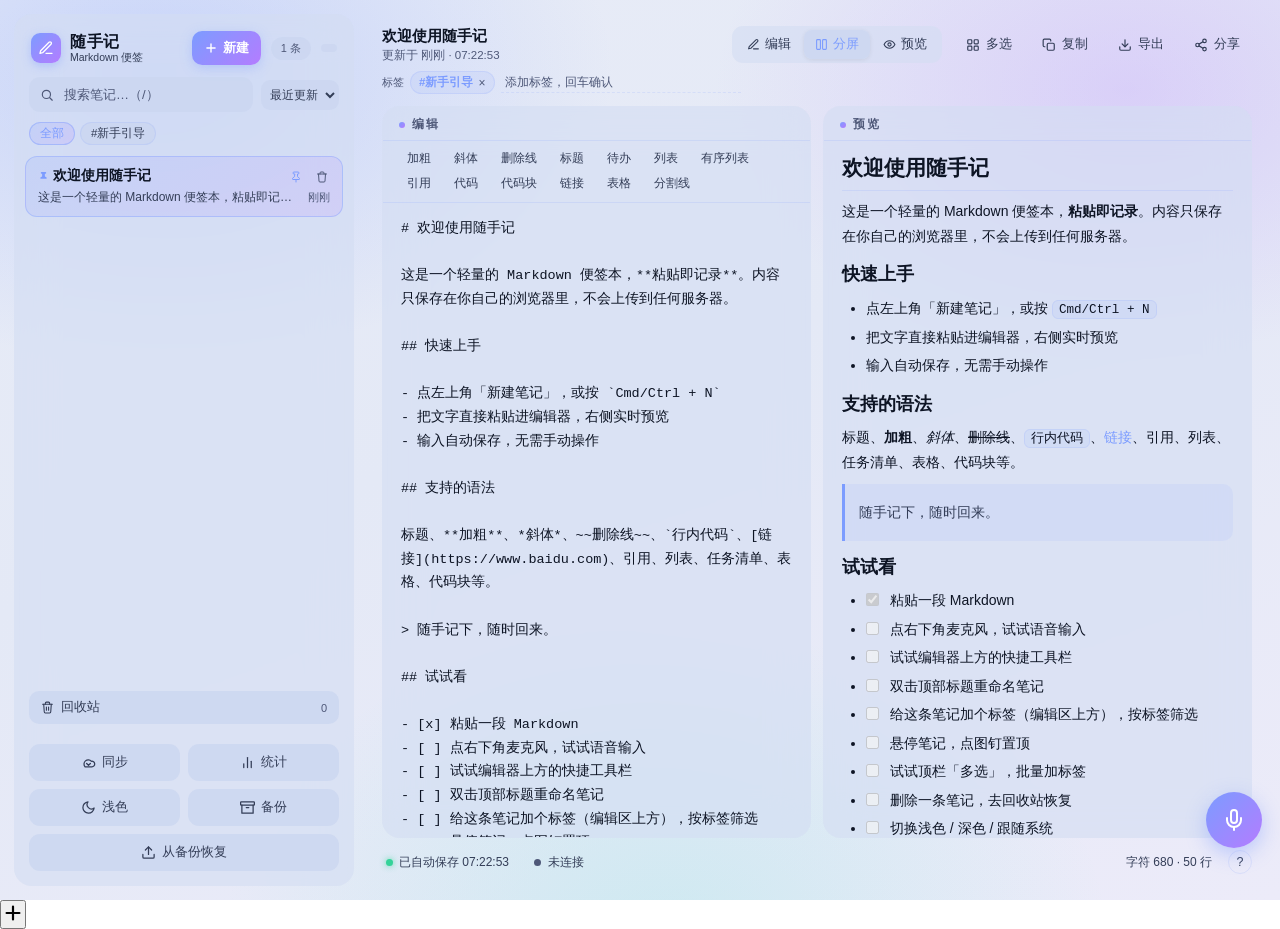
==== commit 2393299d: "修掉打开页面先暗后白：主题在样式表之前就定下来 原来 <html> 上写死 data-theme="dark"，主题要等 body 末尾的 app.js 跑完 initTheme 才按存储改 —— 存" ====
--- a/assets/note/index.html
+++ b/assets/note/index.html
@@ -3,7 +3,23 @@
 <html lang="zh-CN" data-theme="light">
 <head>
 <meta charset="UTF-8">
-<meta name="viewport" content="width=device-width, initial-scale=1.0, viewport-fit=cover">
+<meta name="viewport" content="width=device-width, initial-scale=1.0, viewport-fit=cover" />
+
+<!-- 主题得在样式表之前定，理由跟站点首页一样：上面 <html> 写死了 light，
+     等页面末尾的 applyTheme() 跑完再改，选了深色的人会先看见一帧白。
+     判断顺序照抄 applyTheme()：存的是 dark/light 就照办，没存或选了「跟随系统」
+     就看系统偏好。改 applyTheme() 记得回来同步这段。 -->
+<script>
+(function () {
+  var m = null;
+  try { m = localStorage.getItem('ssj.theme.v1'); } catch (e) {}
+  var dark;
+  if (m === 'dark') dark = true;
+  else if (m === 'light') dark = false;
+  else dark = !!(window.matchMedia && window.matchMedia('(prefers-color-scheme: dark)').matches);
+  document.documentElement.setAttribute('data-theme', dark ? 'dark' : 'light');
+})();
+</script>
 <title>随手记 · 壹号栈</title>
 <meta name="description" content="一个支持 Markdown 的轻量在线便签本：粘贴即记录、自动保存、多笔记管理，内容只存在你的浏览器中。">
 <meta name="theme-color" content="#05060b">
